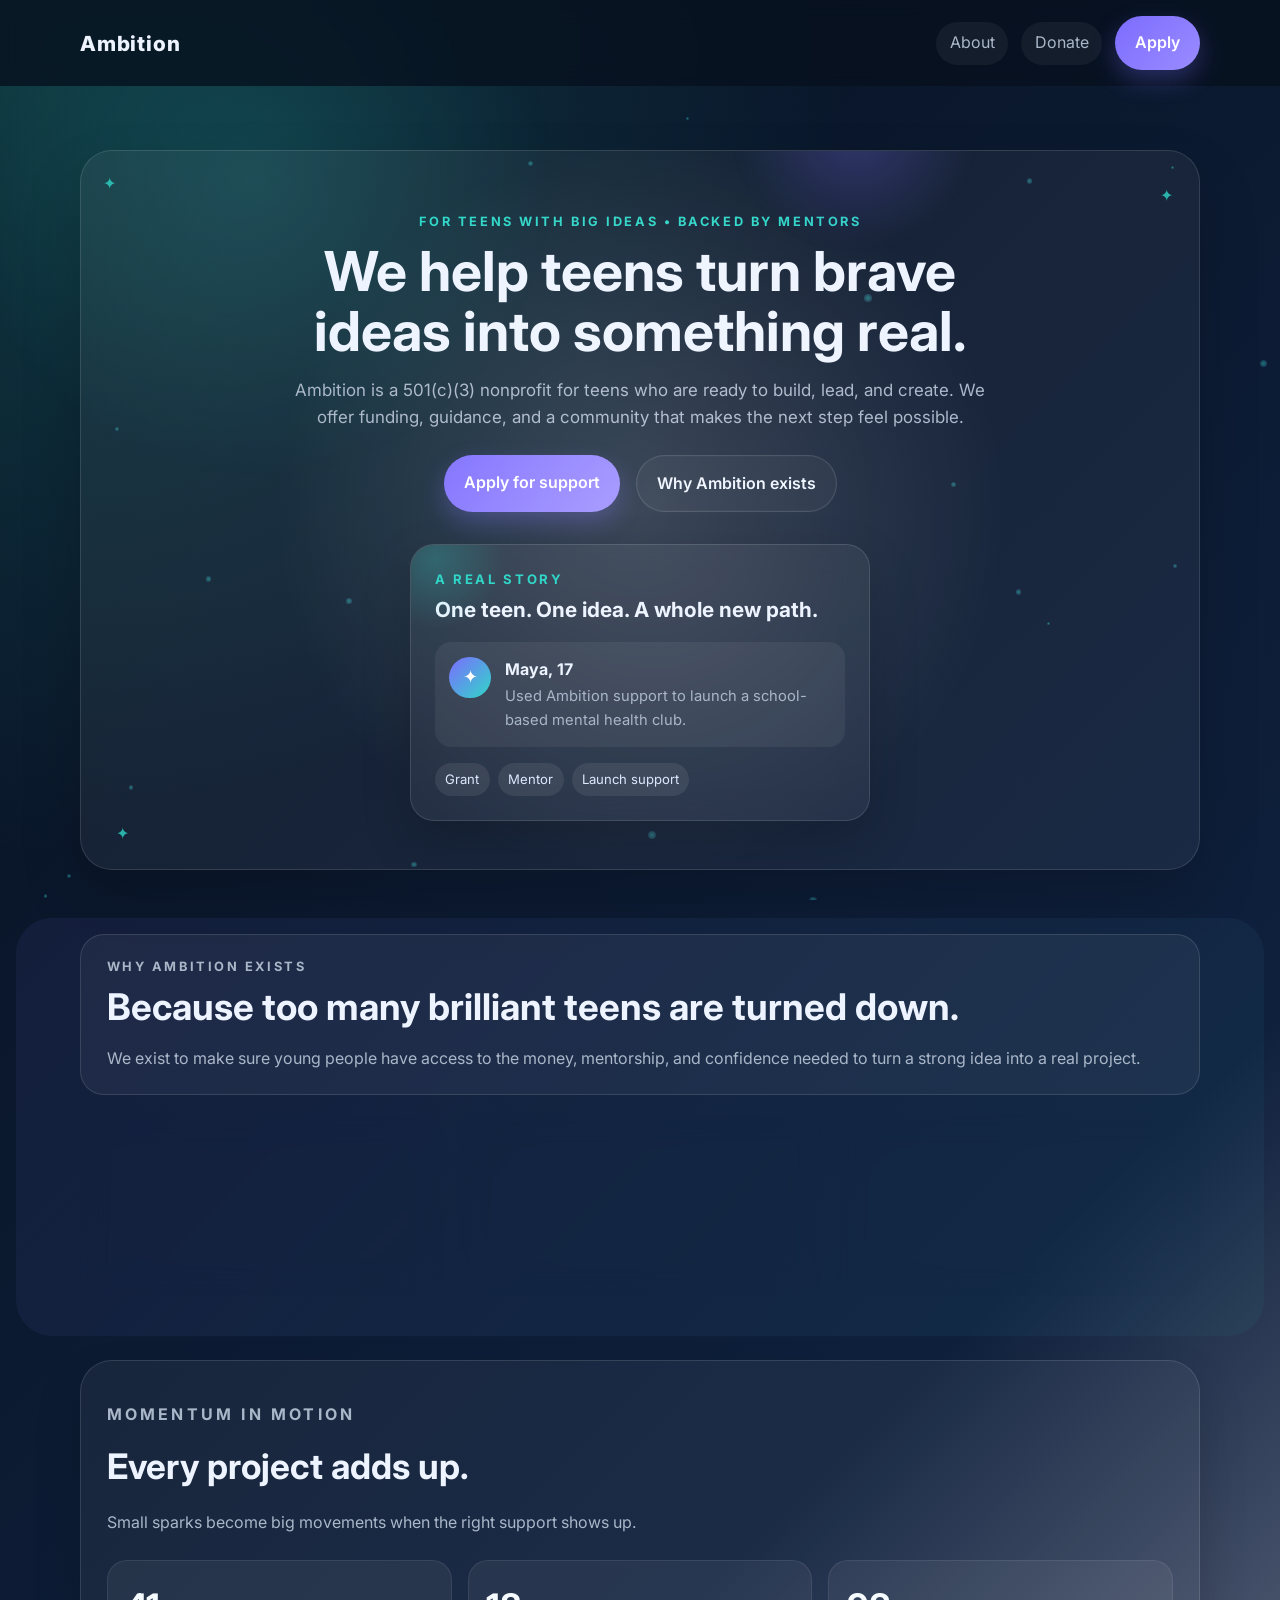
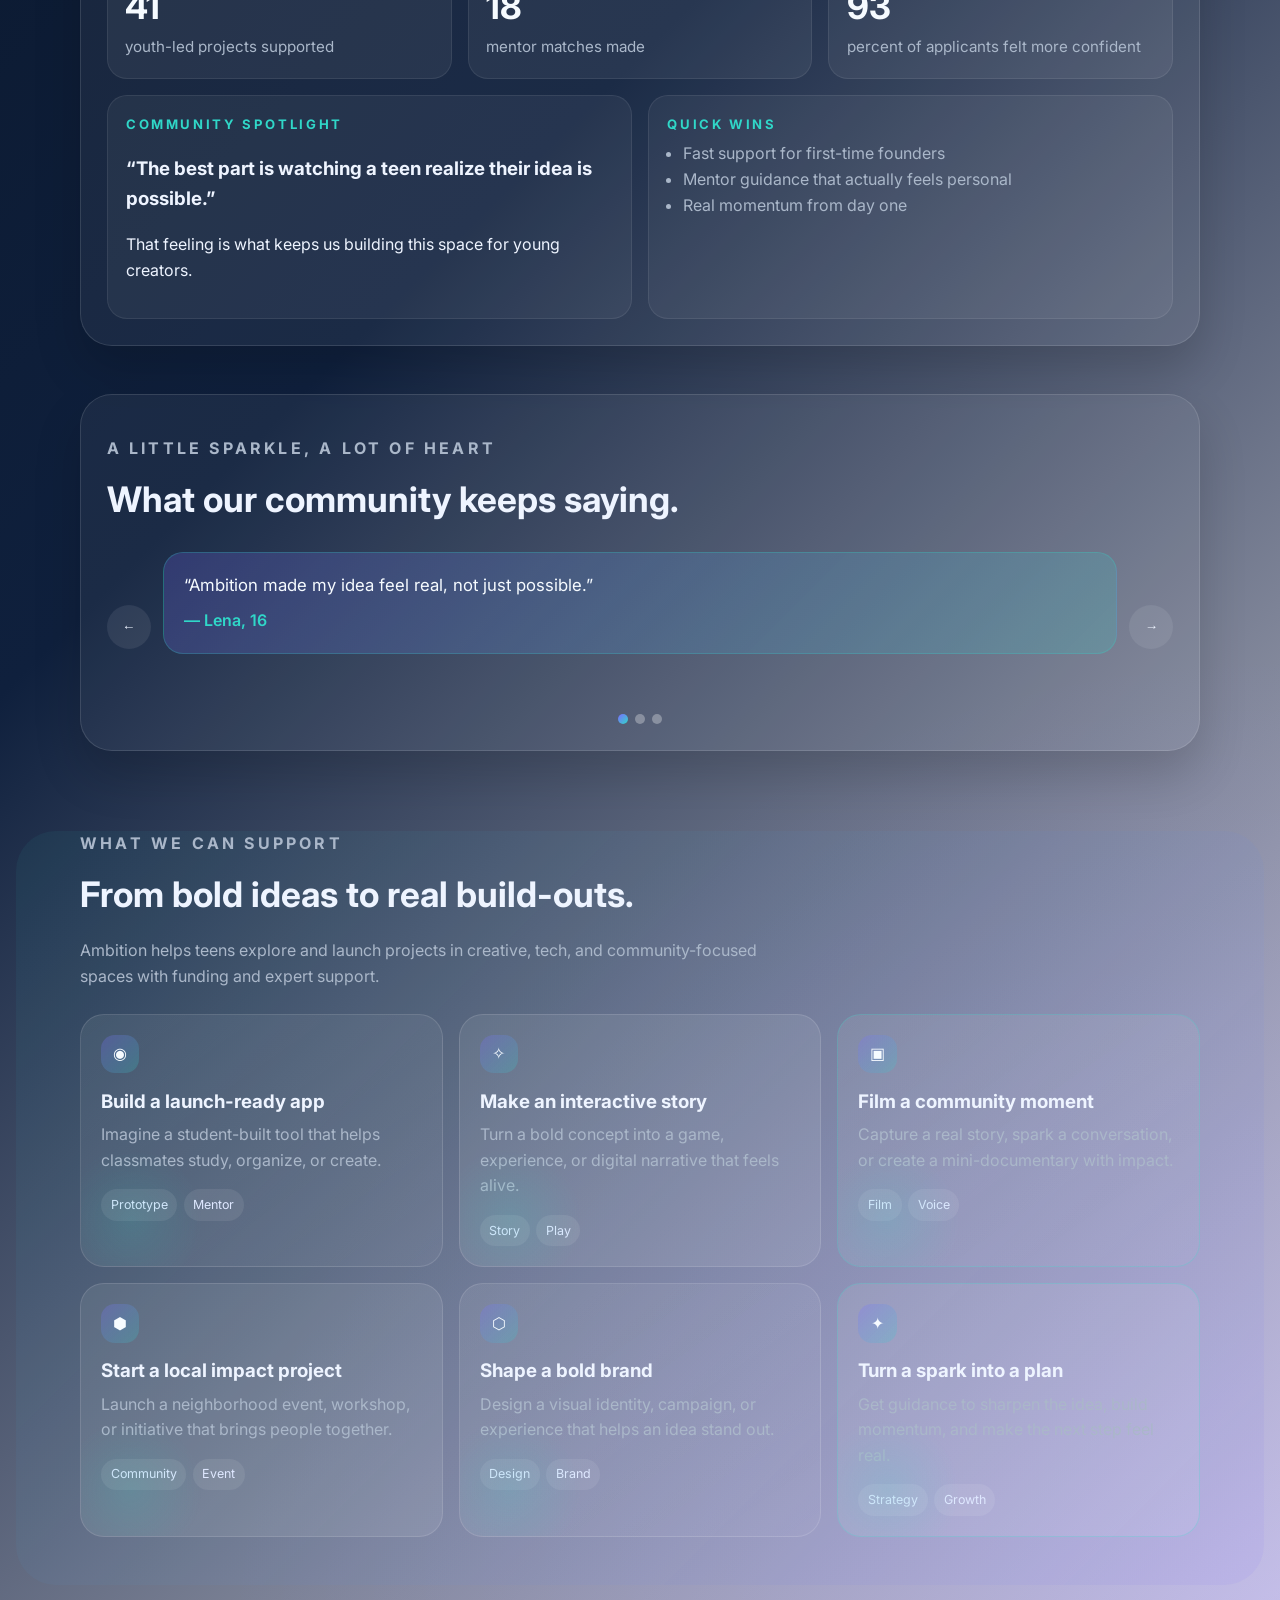
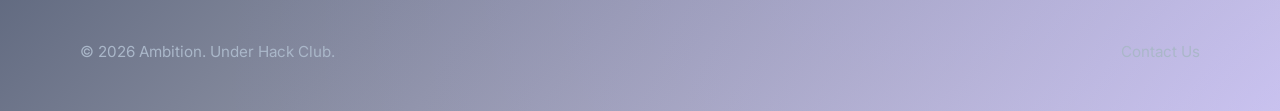
==== index.html @ 4bc0a078 "Add files via upload" ====
<!DOCTYPE html>
<html lang="en">
  <head>
    <meta charset="UTF-8" />
    <meta name="viewport" content="width=device-width, initial-scale=1.0" />
    <title>Ambition | Funding Dreams for Teens</title>
    <meta
      name="description"
      content="Ambition is a nonprofit helping teens turn bold ideas into real-world impact with funding and expert guidance."
    />
    <link rel="preconnect" href="https://fonts.googleapis.com" />
    <link rel="preconnect" href="https://fonts.gstatic.com" crossorigin />
    <link
      href="https://fonts.googleapis.com/css2?family=Inter:wght@400;500;600;700;800&display=swap"
      rel="stylesheet"
    />
    <link rel="stylesheet" href="styles.css" />
  </head>
  <body>
    <div class="scroll-progress" aria-hidden="true"></div>
    <div class="background-glow"></div>
    <div class="particle-layer" aria-hidden="true"></div>

    <header class="site-header">
      <div class="container nav-bar">
        <a href="#" class="brand">Ambition</a>
        <nav class="nav-links">
          <a href="#about" class="nav-pill">About</a>
          <a href="https://hcb.hackclub.com/donations/start/ambition" class="nav-pill">Donate</a>
          <a href="#apply" class="btn btn-primary">Apply</a>
        </nav>
      </div>
    </header>

    <main>
      <section class="hero" id="about">
        <div class="container hero-shell reveal">
          <div class="spotlight"></div>
          <span class="spark sparkle-one">✦</span>
          <span class="spark sparkle-two">✦</span>
          <span class="spark sparkle-three">✦</span>
          <p class="eyebrow">For teens with big ideas • backed by mentors</p>
          <h1>We help teens turn brave ideas into something real.</h1>
          <p class="hero-text">
            Ambition is a 501(c)(3) nonprofit for teens who are ready to build, lead, and create.
            We offer funding, guidance, and a community that makes the next step feel possible.
          </p>
          <div class="hero-actions">
            <a href="#apply" class="btn btn-primary">Apply for support</a>
            <a href="#why" class="btn btn-secondary">Why Ambition exists</a>
          </div>

          <div class="hero-card reveal">
            <div class="card-top">
              <p class="card-label">A real story</p>
              <h3>One teen. One idea. A whole new path.</h3>
            </div>
            <div class="story-row">
              <div class="avatar">✦</div>
              <div>
                <h4>Maya, 17</h4>
                <p>Used Ambition support to launch a school-based mental health club.</p>
              </div>
            </div>
            <div class="chip-row">
              <span>Grant</span>
              <span>Mentor</span>
              <span>Launch support</span>
            </div>
          </div>
        </div>
      </section>

      <section class="info-section reveal" id="why">
        <div class="container why-shell">
          <div class="why-intro">
            <p class="eyebrow">Why Ambition exists</p>
            <h2>Because too many brilliant teens are turned down.</h2>
            <p>
              We exist to make sure young people have access to the money, mentorship, and confidence
              needed to turn a strong idea into a real project.
            </p>
          </div>

          <div class="info-grid">
            <article class="info-card">
              <h3>We fund the first steps</h3>
              <p>Not just ideas — the real first move that makes a project possible.</p>
            </article>
            <article class="info-card">
              <h3>We connect the right people</h3>
              <p>Mentors, creators, and leaders who   actually know how to help.</p>
            </article>
            <article class="info-card" id="apply">
              <h3>We help it grow</h3>
              <p>From the first spark to the full launch, we stay in the corner with support.</p>
            </article>
          </div>
        </div>
      </section>

      <section class="impact-section reveal">
        <div class="container impact-shell">
          <div class="section-heading">
            <p class="eyebrow">Momentum in motion</p>
            <h2>Every project adds up.</h2>
            <p>Small sparks become big movements when the right support shows up.</p>
          </div>

          <div class="impact-stats">
            <article class="stat-card">
              <strong data-counter="42">0</strong>
              <span>youth-led projects supported</span>
            </article>
            <article class="stat-card">
              <strong data-counter="18">0</strong>
              <span>mentor matches made</span>
            </article>
            <article class="stat-card">
              <strong data-counter="96">0</strong>
              <span>percent of applicants felt more confident</span>
            </article>
          </div>

          <div class="showcase-row">
            <div class="showcase-card">
              <p class="card-label">Community spotlight</p>
              <h3>“The best part is watching a teen realize their idea is possible.”</h3>
              <p>That feeling is what keeps us building this space for young creators.</p>
            </div>
            <div class="showcase-card">
              <p class="card-label">Quick wins</p>
              <ul>
                <li>Fast support for first-time founders</li>
                <li>Mentor guidance that actually feels personal</li>
                <li>Real momentum from day one</li>
              </ul>
            </div>
          </div>
        </div>
      </section>

      <section class="showcase-section reveal">
        <div class="container showcase-shell">
          <div class="section-heading">
            <p class="eyebrow">A little sparkle, a lot of heart</p>
            <h2>What our community keeps saying.</h2>
          </div>

          <div class="testimonial-carousel">
            <button class="carousel-btn" data-direction="-1" aria-label="Previous testimonial">←</button>
            <div class="testimonial-track">
              <article class="testimonial-card active">
                <p>“Ambition made my idea feel real, not just possible.”</p>
                <span>— Lena, 16</span>
              </article>
              <article class="testimonial-card">
                <p>“The support felt energizing, practical, and genuinely encouraging.”</p>
                <span>— Jordan, 18</span>
              </article>
              <article class="testimonial-card">
                <p>“I went from stuck to building in a matter of weeks.”</p>
                <span>— Sofia, 17</span>
              </article>
            </div>
            <button class="carousel-btn" data-direction="1" aria-label="Next testimonial">→</button>
          </div>

          <div class="carousel-dots" aria-label="Testimonial navigation">
            <button class="carousel-dot active" data-index="0" aria-label="Show testimonial 1"></button>
            <button class="carousel-dot" data-index="1" aria-label="Show testimonial 2"></button>
            <button class="carousel-dot" data-index="2" aria-label="Show testimonial 3"></button>
          </div>
        </div>
      </section>

      <section class="opportunities-section reveal">
        <div class="container">
          <div class="section-heading">
            <p class="eyebrow">What we can support</p>
            <h2>From bold ideas to real build-outs.</h2>
            <p>
              Ambition helps teens explore and launch projects in creative, tech, and
              community-focused spaces with funding and expert support.
            </p>
          </div>

          <div class="opportunity-grid">
            <article class="opportunity-card" data-tilt>
              <div class="card-icon">◉</div>
              <h3>Build a launch-ready app</h3>
              <p>Imagine a student-built tool that helps classmates study, organize, or create.</p>
              <div class="card-tag-row"><span>Prototype</span><span>Mentor</span></div>
            </article>
            <article class="opportunity-card" data-tilt>
              <div class="card-icon">✧</div>
              <h3>Make an interactive story</h3>
              <p>Turn a bold concept into a game, experience, or digital narrative that feels alive.</p>
              <div class="card-tag-row"><span>Story</span><span>Play</span></div>
            </article>
            <article class="opportunity-card" data-tilt>
              <div class="card-icon">▣</div>
              <h3>Film a community moment</h3>
              <p>Capture a real story, spark a conversation, or create a mini-documentary with impact.</p>
              <div class="card-tag-row"><span>Film</span><span>Voice</span></div>
            </article>
            <article class="opportunity-card" data-tilt>
              <div class="card-icon">⬢</div>
              <h3>Start a local impact project</h3>
              <p>Launch a neighborhood event, workshop, or initiative that brings people together.</p>
              <div class="card-tag-row"><span>Community</span><span>Event</span></div>
            </article>
            <article class="opportunity-card" data-tilt>
              <div class="card-icon">⬡</div>
              <h3>Shape a bold brand</h3>
              <p>Design a visual identity, campaign, or experience that helps an idea stand out.</p>
              <div class="card-tag-row"><span>Design</span><span>Brand</span></div>
            </article>
            <article class="opportunity-card" data-tilt>
              <div class="card-icon">✦</div>
              <h3>Turn a spark into a plan</h3>
              <p>Get guidance to sharpen the idea, build momentum, and make the next step feel real.</p>
              <div class="card-tag-row"><span>Strategy</span><span>Growth</span></div>
            </article>
          </div>
        </div>
      </section>
    </main>

    <footer class="site-footer">
      <div class="container footer-row">
        <p>© 2026 Ambition. Under Hack Club.</p>
        <a href="#">Contact Us</a>
      </div>
    </footer>

    <button class="back-to-top" type="button" aria-label="Back to top">↑</button>

    <script src="script.js"></script>
  </body>
</html>
---- styles.css ----
:root {
  --bg: #07111f;
  --surface: #101c31;
  --surface-soft: #17253f;
  --text: #eef4ff;
  --muted: #aab7c9;
  --primary: #7c6cff;
  --accent: #30d7c8;
  --border: rgba(255, 255, 255, 0.12);
  --scroll-tint: 0;
}

html {
  scroll-behavior: smooth;
  scroll-padding-top: 90px;
}

* {
  box-sizing: border-box;
}

body {
  margin: 0;
  font-family: "Inter", sans-serif;
  color: var(--text);
  position: relative;
  background:
    radial-gradient(circle at top left, rgba(48, 215, 200, 0.22), transparent 24%),
    radial-gradient(circle at bottom right, rgba(124, 108, 255, 0.25), transparent 30%),
    linear-gradient(135deg, rgba(7, 17, 31, 1) 0%, rgba(15, 32, 61, 1) 50%, rgba(78, 53, 123, calc(0.16 + var(--scroll-tint) * 0.3)) 100%);
  line-height: 1.6;
  overflow-x: hidden;
  transition: background 0.3s ease;
}

a {
  color: inherit;
  text-decoration: none;
}

.container {
  width: min(1120px, calc(100% - 2rem));
  margin: 0 auto;
}

.scroll-progress {
  position: fixed;
  top: 0;
  left: 0;
  height: 3px;
  width: 0;
  background: linear-gradient(90deg, var(--primary), var(--accent));
  z-index: 30;
  box-shadow: 0 0 16px rgba(48, 215, 200, 0.35);
}

.particle-layer {
  position: fixed;
  inset: 0;
  overflow: hidden;
  pointer-events: none;
  z-index: 0;
}

.particle {
  position: absolute;
  width: var(--size, 8px);
  height: var(--size, 8px);
  border-radius: 50%;
  background: radial-gradient(circle, rgba(48, 215, 200, 0.85), rgba(124, 108, 255, 0.16));
  animation: driftParticle 8s ease-in-out infinite;
  opacity: 0.55;
}

main,
header,
footer {
  position: relative;
  z-index: 2;
}

.site-header {
  padding: 1rem 0;
  position: sticky;
  top: 0;
  backdrop-filter: blur(10px);
  background: rgba(7, 17, 31, 0.8);
  z-index: 10;
}

.nav-bar {
  display: flex;
  justify-content: space-between;
  align-items: center;
}

.brand {
  font-size: 1.3rem;
  font-weight: 800;
  letter-spacing: 0.04em;
}

.nav-links {
  display: flex;
  align-items: center;
  gap: 0.8rem;
  color: var(--muted);
}

.nav-pill {
  padding: 0.55rem 0.85rem;
  border-radius: 999px;
  background: rgba(255,255,255,0.05);
}

.hero {
  padding: 4rem 0 3rem;
  position: relative;
}

.background-glow {
  position: fixed;
  inset: 0;
  pointer-events: none;
  background: radial-gradient(circle at 20% 20%, rgba(48,215,200,0.13), transparent 24%);
  animation: driftGlow 10s ease-in-out infinite alternate;
}

.hero-shell {
  position: relative;
  text-align: center;
  padding: 3rem 2rem;
  border-radius: 32px;
  border: 1px solid rgba(255,255,255,0.12);
  background: rgba(255,255,255,0.05);
  box-shadow: 0 30px 60px rgba(0,0,0,0.18);
  overflow: hidden;
  transform: perspective(1000px) rotateX(var(--rotateX, 0deg)) rotateY(var(--rotateY, 0deg));
  transition: transform 0.2s ease, box-shadow 0.2s ease;
}

.hero-shell:hover {
  transform: perspective(1000px) rotateX(var(--rotateX, 0deg)) rotateY(var(--rotateY, 0deg)) translateY(-4px);
  box-shadow: 0 26px 50px rgba(0, 0, 0, 0.25);
}

.hero-shell::after {
  content: "";
  position: absolute;
  inset: 0;
  background: radial-gradient(circle at var(--glowX, 50%) var(--glowY, 50%), rgba(255, 255, 255, 0.16), transparent 55%);
  pointer-events: none;
}

.hero-shell::before {
  content: "";
  position: absolute;
  inset: auto -10% -35% auto;
  width: 220px;
  height: 220px;
  background: radial-gradient(circle, rgba(124, 108, 255, 0.18), transparent 70%);
  pointer-events: none;
}

.spark {
  position: absolute;
  color: var(--accent);
  font-size: 1rem;
  opacity: 0.8;
  animation: floatSpark 4s ease-in-out infinite;
  pointer-events: none;
}

.sparkle-one {
  top: 1.2rem;
  left: 1.4rem;
  animation-delay: 0s;
}

.sparkle-two {
  top: 2rem;
  right: 1.6rem;
  animation-delay: 1s;
}

.sparkle-three {
  bottom: 1.4rem;
  left: 2.2rem;
  animation-delay: 2s;
}

.spotlight {
  position: absolute;
  inset: -20% 20% auto auto;
  width: 240px;
  height: 240px;
  background: radial-gradient(circle, rgba(124,108,255,0.28), transparent 70%);
  filter: blur(8px);
  animation: pulse 6s ease-in-out infinite;
}

.eyebrow {
  text-transform: uppercase;
  letter-spacing: 0.2em;
  font-size: 0.8rem;
  font-weight: 700;
  color: var(--accent);
  margin-bottom: 0.6rem;
}

.hero h1 {
  font-size: clamp(2.2rem, 4.3vw, 3.8rem);
  line-height: 1.08;
  margin: 0 auto 1rem;
  max-width: 760px;
}

.hero-text,
.section-heading p,
.cta-box p,
.info-card p,
.step p,
.split-layout p {
  color: var(--muted);
  font-size: 1rem;
}

.hero-text {
  max-width: 690px;
  margin: 0 auto;
  font-size: 1.06rem;
}

.hero-actions {
  display: flex;
  justify-content: center;
  flex-wrap: wrap;
  gap: 1rem;
  margin-top: 1.5rem;
}

.btn {
  display: inline-block;
  padding: 0.9rem 1.25rem;
  border-radius: 999px;
  font-weight: 600;
  transition: transform 0.2s ease, box-shadow 0.2s ease;
  position: relative;
  overflow: hidden;
}

.btn:hover {
  transform: translateY(-2px) scale(1.01);
}

.btn-ripple {
  position: absolute;
  width: 12px;
  height: 12px;
  border-radius: 50%;
  background: rgba(255, 255, 255, 0.35);
  transform: translate(-50%, -50%) scale(0);
  animation: ripple 0.6s ease-out forwards;
  pointer-events: none;
}

.btn-primary {
  background: linear-gradient(135deg, var(--primary), #9a8cff);
  color: white;
  box-shadow: 0 10px 24px rgba(124, 108, 255, 0.3);
}

.btn-secondary {
  border: 1px solid var(--border);
  background: rgba(255, 255, 255, 0.04);
  box-shadow: inset 0 0 0 1px rgba(255,255,255,0.02);
}

.hero-card,
.info-card,
.cta-box {
  background: rgba(255, 255, 255, 0.06);
  border: 1px solid var(--border);
  border-radius: 24px;
  box-shadow: 0 20px 50px rgba(0, 0, 0, 0.18);
  backdrop-filter: blur(14px);
}

.info-card:nth-child(2) {
  border-color: rgba(48, 215, 200, 0.28);
}

.info-card:nth-child(3) {
  border-color: rgba(124, 108, 255, 0.28);
}

.opportunity-card:nth-child(2n) {
  background: rgba(255, 255, 255, 0.08);
}

.opportunity-card:nth-child(3n) {
  border-color: rgba(48, 215, 200, 0.24);
}

.hero-visual {
  position: relative;
  min-height: 360px;
  display: grid;
  place-items: center;
}

.orbit {
  position: absolute;
  border-radius: 50%;
  border: 1px solid rgba(255, 255, 255, 0.18);
  animation: spin 10s linear infinite;
}

.orbit-one {
  width: 280px;
  height: 280px;
  border-color: rgba(124, 108, 255, 0.35);
}

.orbit-two {
  width: 340px;
  height: 340px;
  border-color: rgba(48, 215, 200, 0.28);
  animation-direction: reverse;
  animation-duration: 14s;
}

.hero-card {
  position: relative;
  z-index: 2;
  padding: 1.5rem;
  width: min(100%, 460px);
  margin: 2rem auto 0;
  text-align: left;
  overflow: hidden;
}

.hero-card::before {
  content: "";
  position: absolute;
  inset: -20% auto auto -10%;
  width: 140px;
  height: 140px;
  background: radial-gradient(circle, rgba(48, 215, 200, 0.24), transparent 70%);
  pointer-events: none;
}

.story-row {
  display: flex;
  gap: 0.9rem;
  align-items: flex-start;
  margin: 1rem 0;
  padding: 0.9rem;
  border-radius: 16px;
  background: rgba(255, 255, 255, 0.06);
}

.avatar {
  width: 2.6rem;
  height: 2.6rem;
  display: grid;
  place-items: center;
  border-radius: 50%;
  background: linear-gradient(135deg, var(--primary), var(--accent));
  color: white;
  font-size: 1.1rem;
  flex-shrink: 0;
}

.story-row h4 {
  margin: 0 0 0.2rem;
  font-size: 1rem;
}

.story-row p {
  margin: 0;
  color: var(--muted);
  font-size: 0.92rem;
}

.chip-row {
  display: flex;
  flex-wrap: wrap;
  gap: 0.5rem;
  margin: 0.8rem 0 0;
}

.chip-row span {
  padding: 0.38rem 0.65rem;
  border-radius: 999px;
  background: rgba(255, 255, 255, 0.08);
  color: #dfe8ff;
  font-size: 0.82rem;
}

.hero-card blockquote {
  margin: 0;
  padding-left: 0.8rem;
  border-left: 2px solid rgba(48, 215, 200, 0.45);
  color: #e8f4ff;
  font-style: italic;
}

.card-top h3 {
  margin: 0.2rem 0 1rem;
  font-size: 1.3rem;
}

.card-label {
  margin: 0;
  color: var(--accent);
  font-size: 0.82rem;
  font-weight: 700;
  text-transform: uppercase;
  letter-spacing: 0.2em;
}

.hero-card ul {
  padding-left: 1.1rem;
  color: #e1e8f5;
}

.mini-stats {
  display: grid;
  grid-template-columns: 1fr 1fr;
  gap: 0.8rem;
  margin-top: 1rem;
}

.mini-stats div {
  padding: 0.8rem;
  border-radius: 16px;
  background: rgba(255, 255, 255, 0.06);
}

.mini-stats strong {
  display: block;
  font-size: 1.1rem;
}

.info-section {
  padding: 1rem 0 4rem;
  position: relative;
}

.why-shell {
  display: grid;
  gap: 1.2rem;
}

.why-intro {
  padding: 1.4rem 1.6rem;
  border-radius: 24px;
  background: rgba(255, 255, 255, 0.05);
  border: 1px solid rgba(255, 255, 255, 0.12);
}

.why-intro h2 {
  margin: 0 0 0.6rem;
  font-size: clamp(1.7rem, 3vw, 2.3rem);
}

.why-intro p {
  margin: 0;
  color: var(--muted);
}

.info-section::before {
  content: "";
  position: absolute;
  inset: 0 0 1.5rem;
  border-radius: 36px;
  background: linear-gradient(135deg, rgba(124, 108, 255, 0.08), rgba(48, 215, 200, 0.05));
  z-index: -1;
  margin: 0 1rem;
}

.info-grid {
  display: grid;
  grid-template-columns: repeat(3, 1fr);
  gap: 1rem;
}

.info-card {
  padding: 1.4rem;
  transition: transform 0.2s ease, border-color 0.2s ease;
}

.info-card:hover {
  transform: translateY(-4px);
  border-color: rgba(48, 215, 200, 0.45);
}

.impact-section {
  padding: 0 0 3rem;
  position: relative;
}

.impact-shell,
.showcase-shell {
  padding: 1.6rem;
  border-radius: 32px;
  border: 1px solid var(--border);
  background: rgba(255, 255, 255, 0.05);
  box-shadow: 0 24px 48px rgba(0, 0, 0, 0.16);
}

.impact-stats {
  display: grid;
  grid-template-columns: repeat(3, minmax(0, 1fr));
  gap: 1rem;
  margin-top: 1.2rem;
}

.stat-card {
  padding: 1.1rem;
  border-radius: 20px;
  background: rgba(255, 255, 255, 0.06);
  border: 1px solid rgba(255, 255, 255, 0.08);
}

.stat-card strong {
  display: block;
  font-size: clamp(1.6rem, 3vw, 2.2rem);
  color: #f6fbff;
}

.stat-card span {
  color: var(--muted);
  font-size: 0.95rem;
}

.showcase-row {
  display: grid;
  grid-template-columns: repeat(2, minmax(0, 1fr));
  gap: 1rem;
  margin-top: 1rem;
}

.showcase-card {
  padding: 1.15rem;
  border-radius: 20px;
  background: rgba(255, 255, 255, 0.05);
  border: 1px solid rgba(255, 255, 255, 0.08);
}

.showcase-card ul {
  margin: 0.4rem 0 0;
  padding-left: 1rem;
  color: var(--muted);
}

.showcase-section {
  padding: 0 0 4rem;
}

.testimonial-carousel {
  display: grid;
  grid-template-columns: auto 1fr auto;
  gap: 0.8rem;
  align-items: center;
  margin-top: 1rem;
}

.testimonial-track {
  position: relative;
  min-height: 150px;
}

.testimonial-card {
  display: none;
  padding: 1.2rem;
  border-radius: 20px;
  background: linear-gradient(135deg, rgba(124, 108, 255, 0.22), rgba(48, 215, 200, 0.18));
  border: 1px solid rgba(48, 215, 200, 0.24);
}

.testimonial-card.active {
  display: block;
}

.testimonial-card p {
  margin: 0 0 0.6rem;
  color: #f6fbff;
  font-size: 1.05rem;
}

.testimonial-card span {
  color: var(--accent);
  font-weight: 600;
}

.carousel-btn {
  border: 0;
  width: 44px;
  height: 44px;
  border-radius: 50%;
  background: rgba(255, 255, 255, 0.08);
  color: var(--text);
  cursor: pointer;
}

.carousel-dots {
  display: flex;
  justify-content: center;
  gap: 0.45rem;
  margin-top: 0.8rem;
}

.carousel-dot {
  width: 10px;
  height: 10px;
  border: 0;
  border-radius: 50%;
  background: rgba(255, 255, 255, 0.3);
  cursor: pointer;
  padding: 0;
}

.carousel-dot.active {
  background: linear-gradient(135deg, var(--primary), var(--accent));
}

.back-to-top {
  position: fixed;
  right: 1.2rem;
  bottom: 1.2rem;
  width: 48px;
  height: 48px;
  border: 0;
  border-radius: 50%;
  background: linear-gradient(135deg, var(--primary), var(--accent));
  color: white;
  font-size: 1.15rem;
  box-shadow: 0 16px 30px rgba(0, 0, 0, 0.24);
  cursor: pointer;
  opacity: 0;
  pointer-events: none;
  transform: translateY(10px);
  transition: opacity 0.25s ease, transform 0.25s ease;
  z-index: 20;
}

.back-to-top.show {
  opacity: 1;
  pointer-events: auto;
  transform: translateY(0);
}

.opportunities-section {
  padding: 0 0 4rem;
  position: relative;
}

.opportunities-section::before {
  content: "";
  position: absolute;
  inset: 0 0 1rem;
  border-radius: 40px;
  background: linear-gradient(135deg, rgba(48, 215, 200, 0.06), rgba(124, 108, 255, 0.08));
  z-index: -1;
  margin: 0 1rem;
}

.section-heading {
  max-width: 720px;
  margin-bottom: 1.5rem;
}

.section-heading h2 {
  margin: 0 0 0.7rem;
  font-size: clamp(1.6rem, 3vw, 2.2rem);
}

.opportunity-grid {
  display: grid;
  grid-template-columns: repeat(3, minmax(0, 1fr));
  gap: 1rem;
}

.opportunity-card {
  padding: 1.25rem;
  border-radius: 24px;
  background: linear-gradient(145deg, rgba(255, 255, 255, 0.08), rgba(255, 255, 255, 0.04));
  border: 1px solid var(--border);
  transition: transform 0.2s ease, border-color 0.2s ease, box-shadow 0.2s ease;
  position: relative;
  overflow: hidden;
  min-height: 180px;
  transform-style: preserve-3d;
}

.opportunity-card::before {
  content: "";
  position: absolute;
  inset: auto auto -24px -20px;
  width: 140px;
  height: 140px;
  background: radial-gradient(circle, rgba(48, 215, 200, 0.14), transparent 72%);
  pointer-events: none;
}

.opportunity-card:hover {
  transform: translateY(-6px) scale(1.01);
  border-color: rgba(48, 215, 200, 0.45);
  box-shadow: 0 20px 44px rgba(0, 0, 0, 0.22);
}

.card-icon {
  width: 2.4rem;
  height: 2.4rem;
  display: grid;
  place-items: center;
  border-radius: 14px;
  background: linear-gradient(135deg, rgba(124, 108, 255, 0.28), rgba(48, 215, 200, 0.22));
  color: #f6fbff;
  font-size: 1rem;
  margin-bottom: 0.85rem;
}

.card-tag-row {
  display: flex;
  flex-wrap: wrap;
  gap: 0.4rem;
  margin-top: 1rem;
}

.card-tag-row span {
  padding: 0.35rem 0.6rem;
  border-radius: 999px;
  background: rgba(255,255,255,0.08);
  color: #dfe8ff;
  font-size: 0.78rem;
}

.opportunity-card h3 {
  margin-top: 0;
  margin-bottom: 0.35rem;
}

.opportunity-card p {
  margin: 0;
  color: var(--muted);
}

.donate-hero {
  padding-bottom: 2rem;
}

.donate-card {
  border-color: rgba(124, 108, 255, 0.28);
}

.donate-grid {
  gap: 1.2rem;
}

.donate-panel {
  display: flex;
  flex-direction: column;
  gap: 0.8rem;
  align-items: flex-start;
}

.donate-panel .btn {
  margin-top: 0.4rem;
}

.site-footer {
  padding: 1.5rem 0 2rem;
  color: var(--muted);
}

.footer-row {
  display: flex;
  justify-content: space-between;
  align-items: center;
  gap: 1rem;
  font-size: 0.95rem;
}


@keyframes pulse {
  0%,
  100% {
    transform: scale(1);
    opacity: 0.8;
  }
  50% {
    transform: scale(1.05);
    opacity: 1;
  }
}

@keyframes driftGlow {
  0% {
    transform: translate3d(-1%, -2%, 0);
  }
  100% {
    transform: translate3d(2%, 2%, 0);
  }
}

@keyframes floatSpark {
  0%,
  100% {
    transform: translateY(0) scale(1);
    opacity: 0.7;
  }
  50% {
    transform: translateY(-8px) scale(1.1);
    opacity: 1;
  }
}

@keyframes ripple {
  from {
    transform: translate(-50%, -50%) scale(0);
    opacity: 0.6;
  }
  to {
    transform: translate(-50%, -50%) scale(18);
    opacity: 0;
  }
}

@keyframes driftParticle {
  0%,
  100% {
    transform: translate3d(0, 0, 0) scale(1);
    opacity: 0.2;
  }
  50% {
    transform: translate3d(var(--drift, -30px), -30px, 0) scale(1.2);
    opacity: 0.75;
  }
}

.reveal {
  opacity: 0;
  transform: translateY(16px);
  transition: opacity 0.7s ease, transform 0.7s ease;
}

.reveal.visible {
  opacity: 1;
  transform: translateY(0);
}

@media (max-width: 860px) {
  .info-grid,
  .opportunity-grid,
  .impact-stats,
  .showcase-row {
    grid-template-columns: 1fr;
  }
}

@media (max-width: 560px) {
  .nav-links {
    display: none;
  }

  .hero {
    padding-top: 2rem;
  }

  .hero-shell {
    padding: 2rem 1rem;
  }

  .hero-actions {
    flex-direction: column;
  }

  .btn {
    width: 100%;
    text-align: center;
  }

  .footer-row {
    flex-direction: column;
    align-items: flex-start;
  }
}
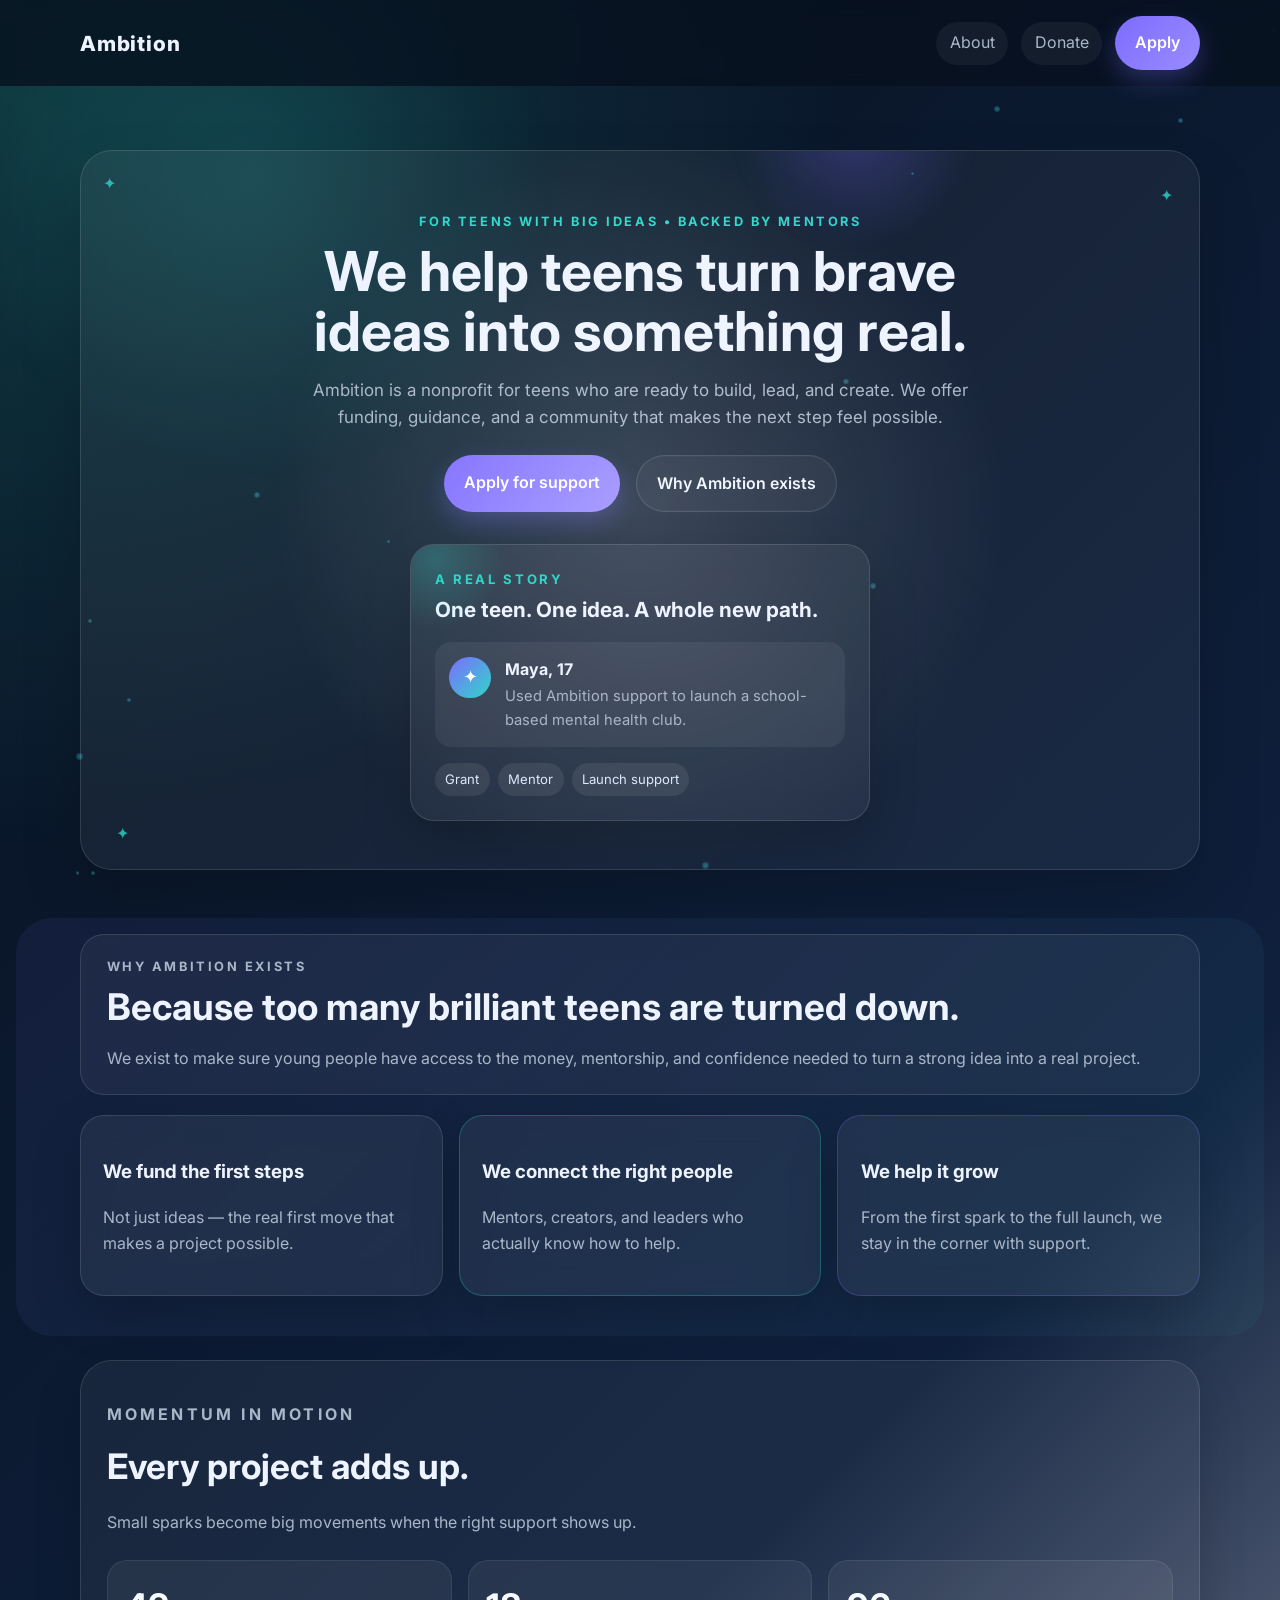
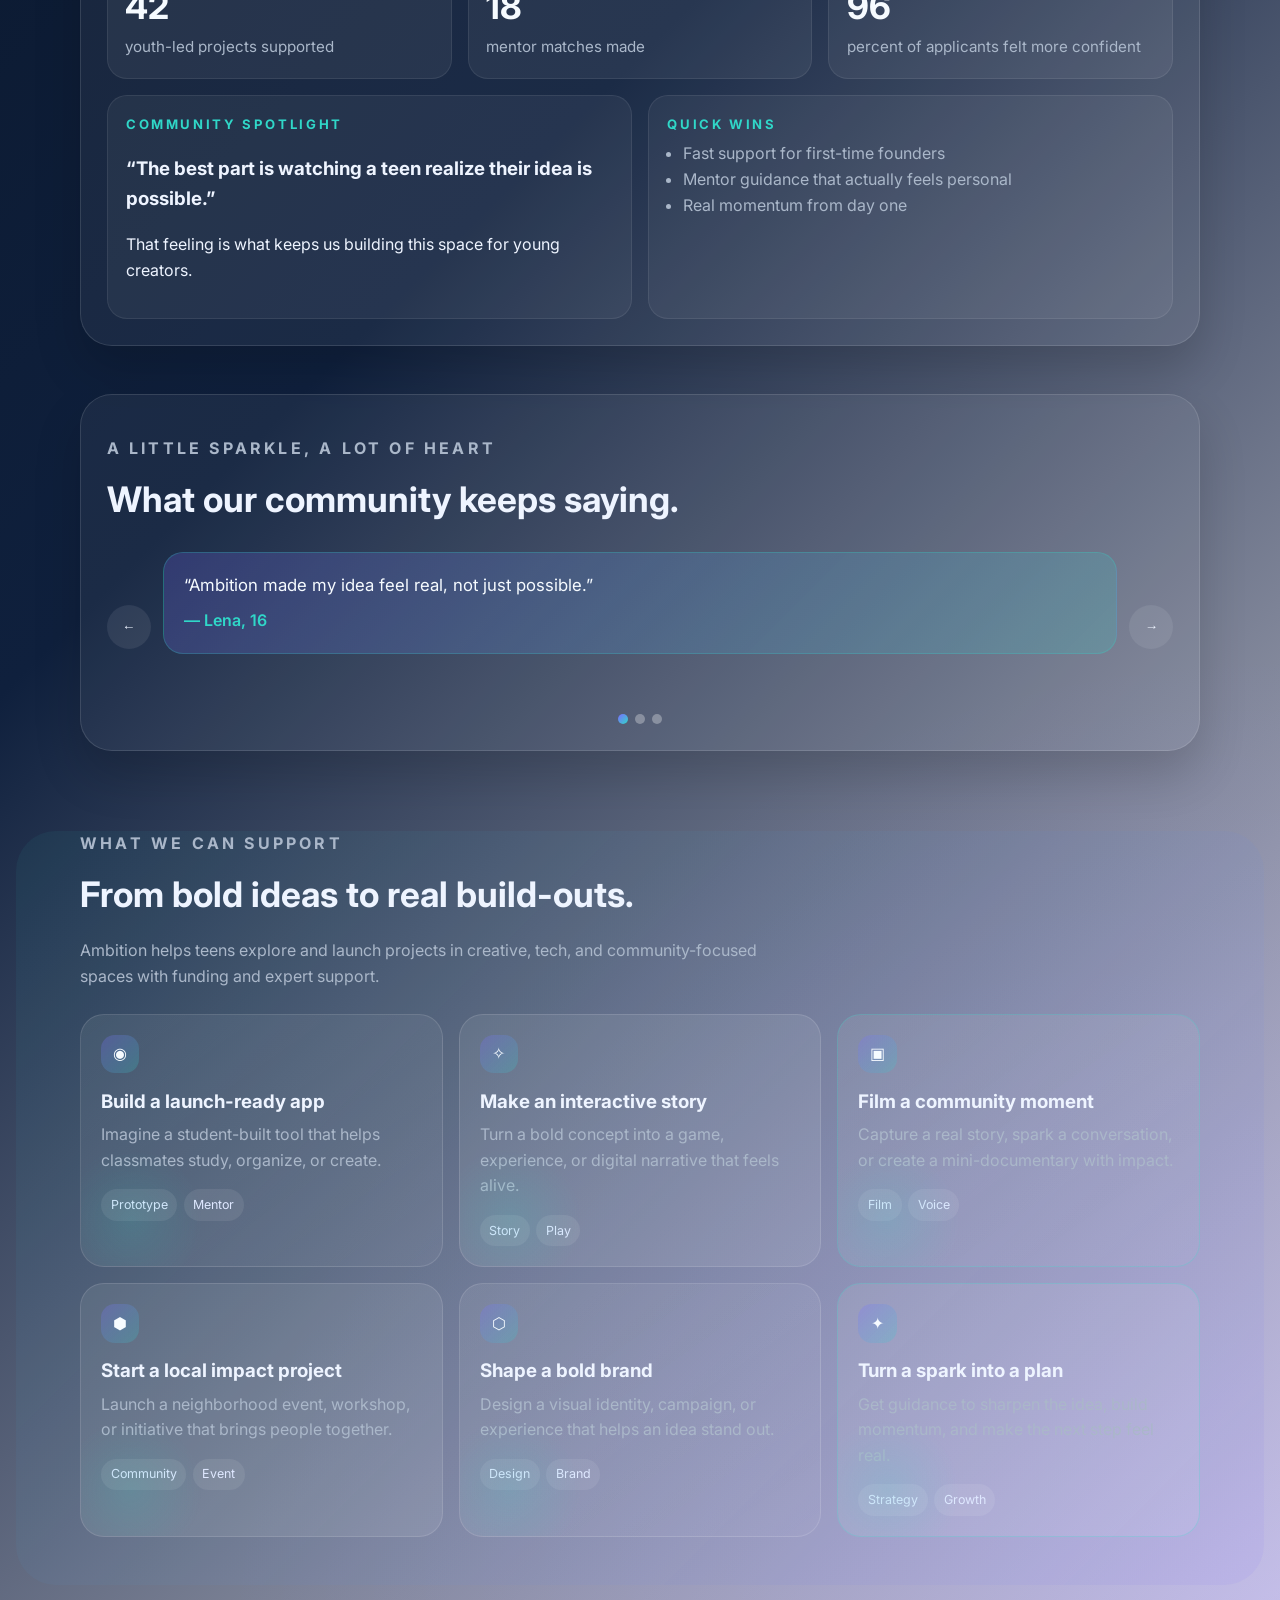
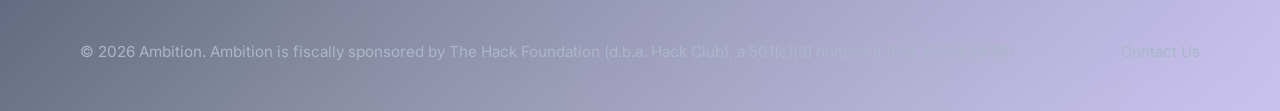
==== commit fe4315bd: "Fix HTML formatting and structure" ====
--- a/index.html
+++ b/index.html
@@ -42,7 +42,7 @@
           <p class="eyebrow">For teens with big ideas • backed by mentors</p>
           <h1>We help teens turn brave ideas into something real.</h1>
           <p class="hero-text">
-            Ambition is a 501(c)(3) nonprofit for teens who are ready to build, lead, and create.
+            Ambition is a nonprofit for teens who are ready to build, lead, and create.
             We offer funding, guidance, and a community that makes the next step feel possible.
           </p>
           <div class="hero-actions">
@@ -229,7 +229,8 @@
 
     <footer class="site-footer">
       <div class="container footer-row">
-        <p>© 2026 Ambition. Under Hack Club.</p>
+        <p>© 2026 Ambition. Ambition is fiscally sponsored by The Hack Foundation (d.b.a. Hack Club), a 501(c)(3) nonprofit (EIN: 81-2908499).
+.</p>
         <a href="#">Contact Us</a>
       </div>
     </footer>
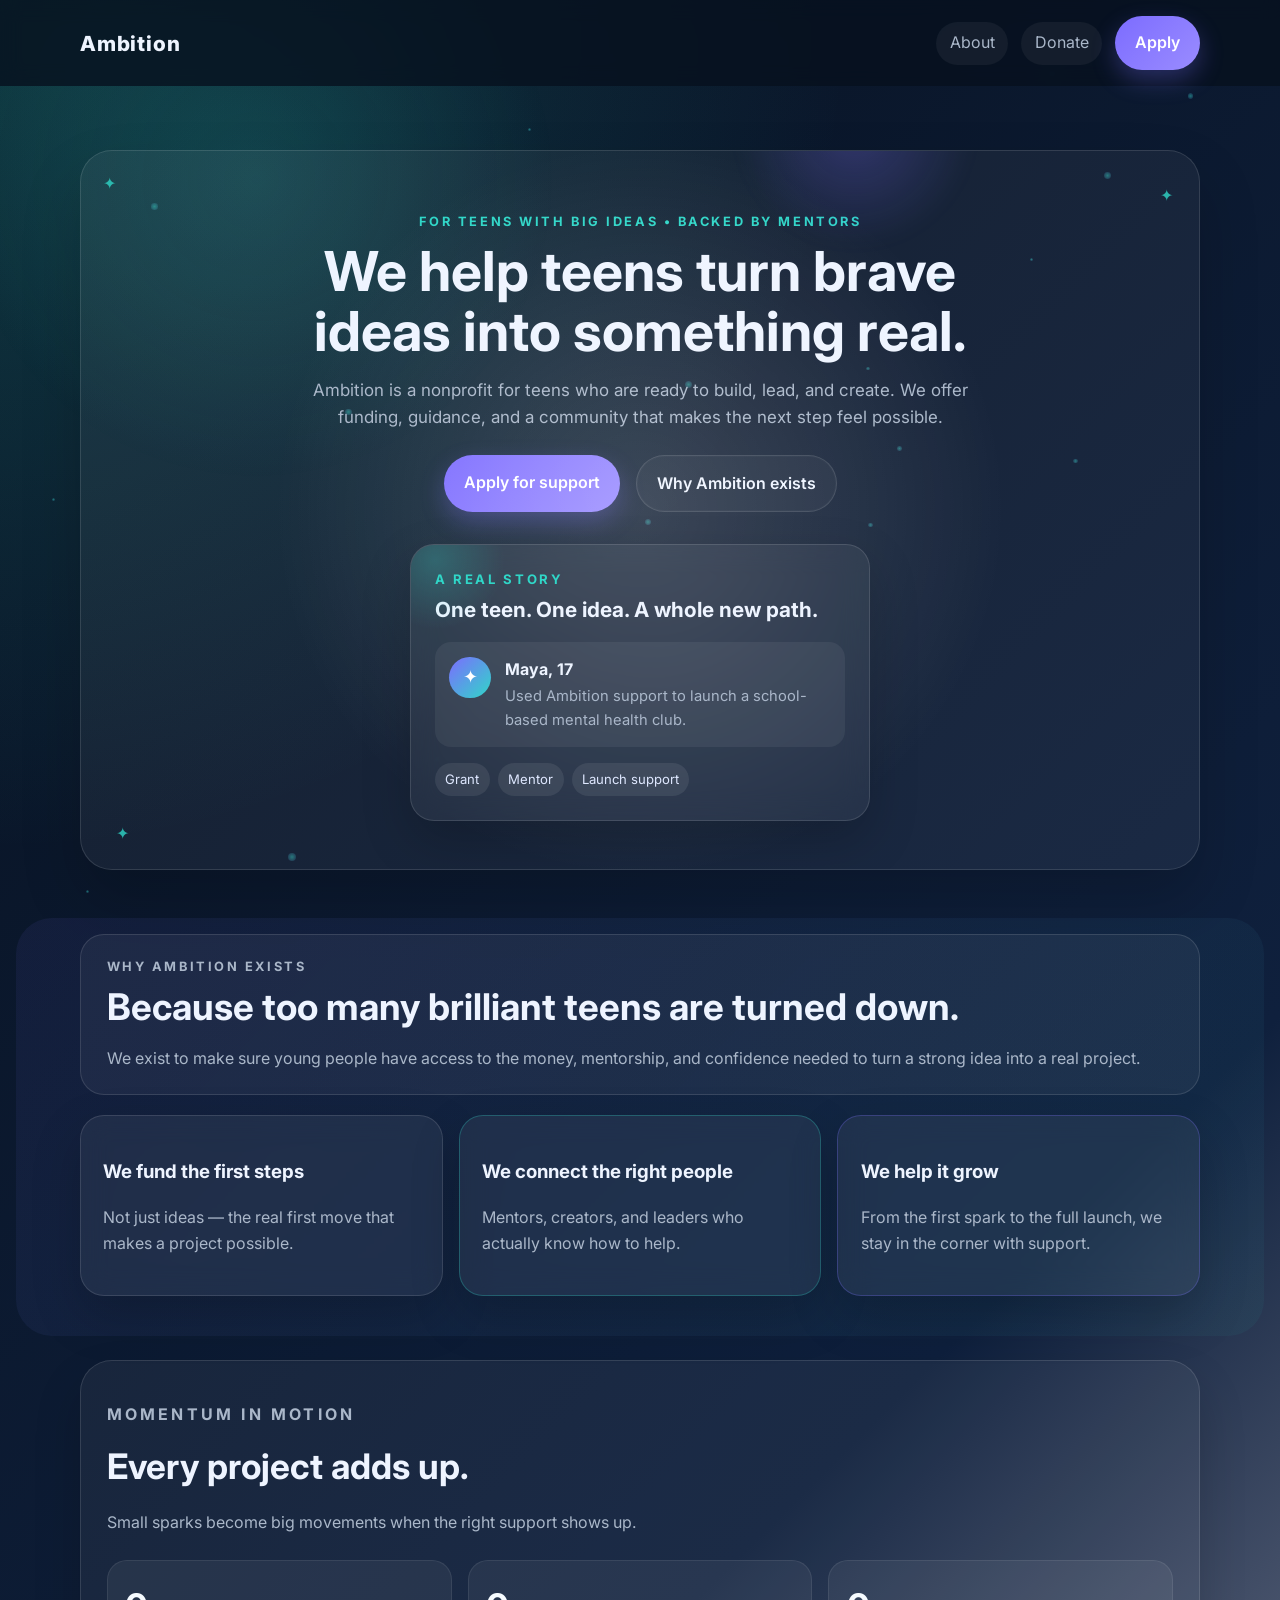
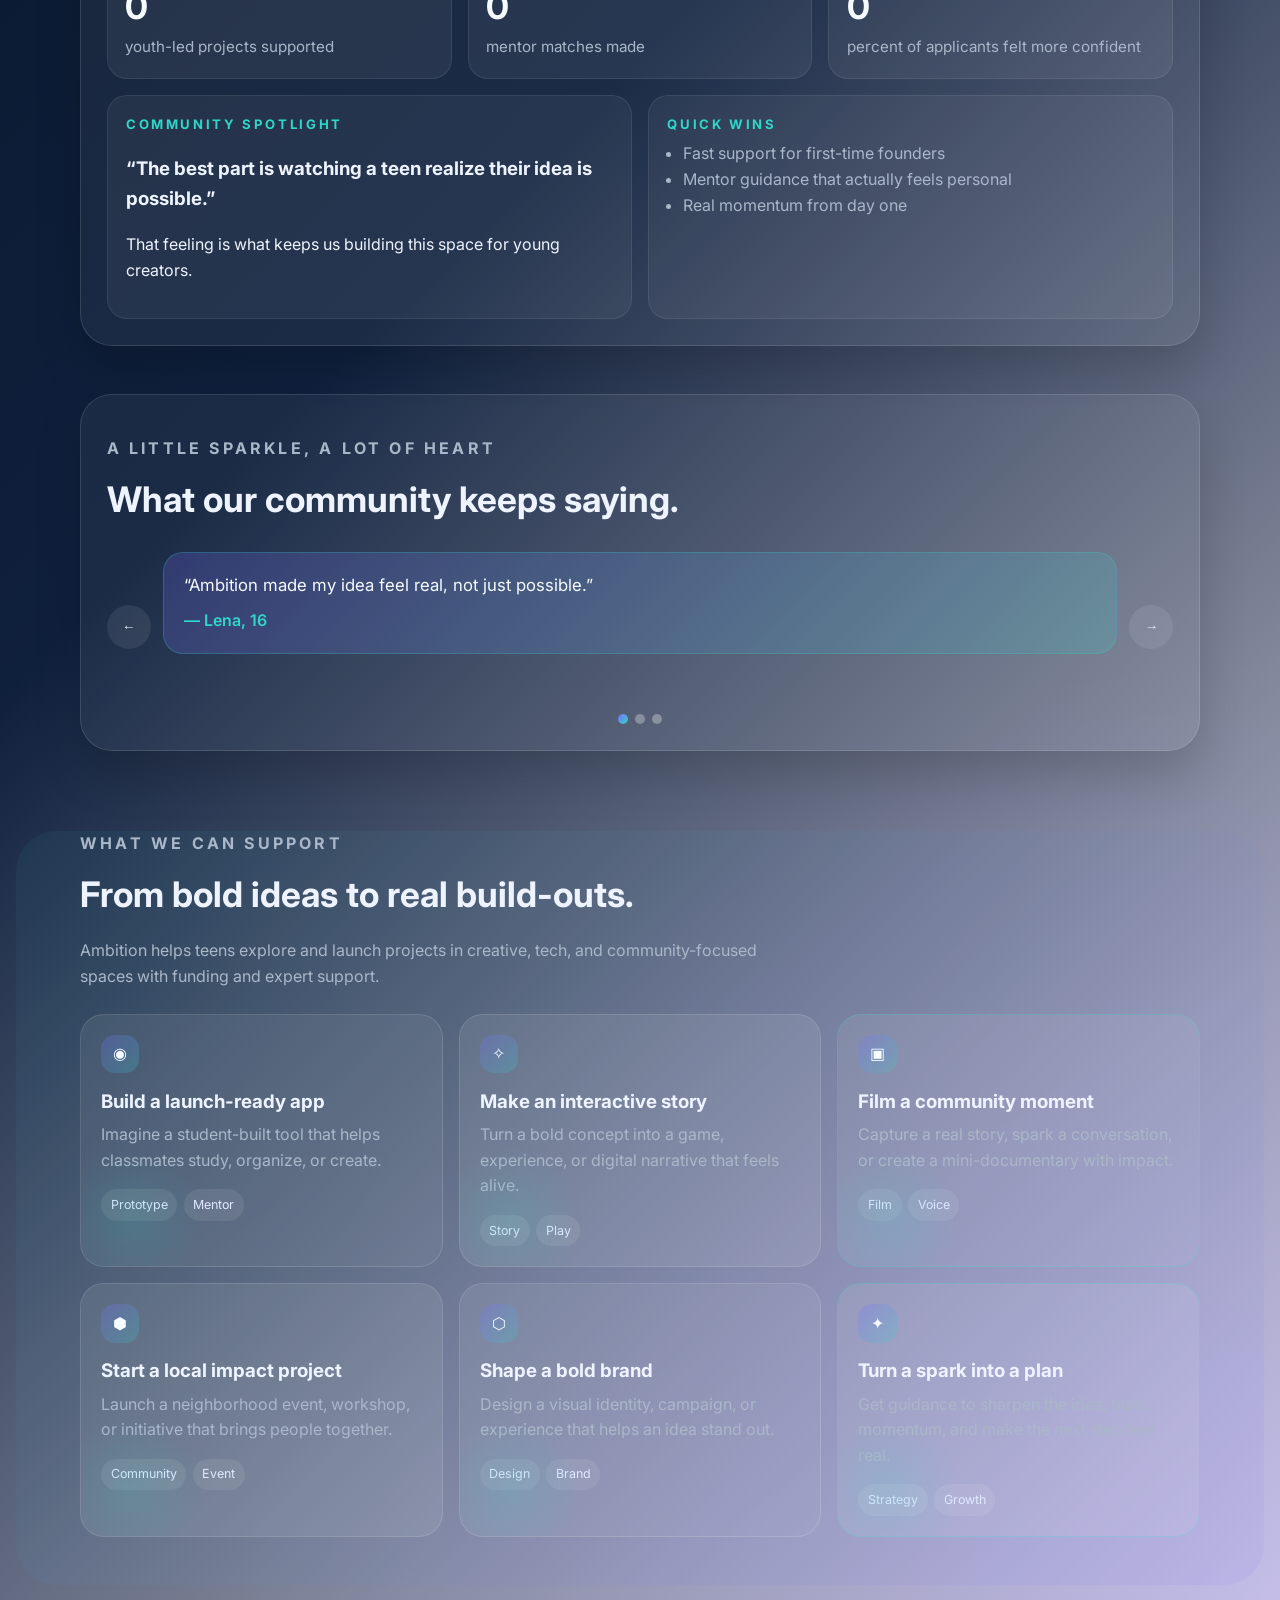
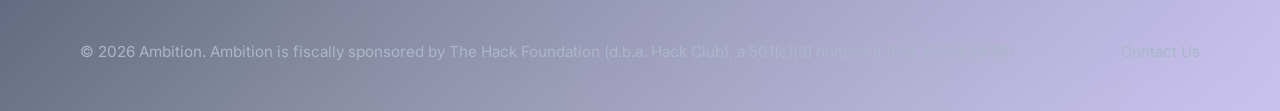
==== commit f9f0a5fc: "Update index.html" ====
--- a/index.html
+++ b/index.html
@@ -109,15 +109,15 @@
 
           <div class="impact-stats">
             <article class="stat-card">
-              <strong data-counter="42">0</strong>
+              <strong data-counter="0">0</strong>
               <span>youth-led projects supported</span>
             </article>
             <article class="stat-card">
-              <strong data-counter="18">0</strong>
+              <strong data-counter="0">0</strong>
               <span>mentor matches made</span>
             </article>
             <article class="stat-card">
-              <strong data-counter="96">0</strong>
+              <strong data-counter="0">0</strong>
               <span>percent of applicants felt more confident</span>
             </article>
           </div>
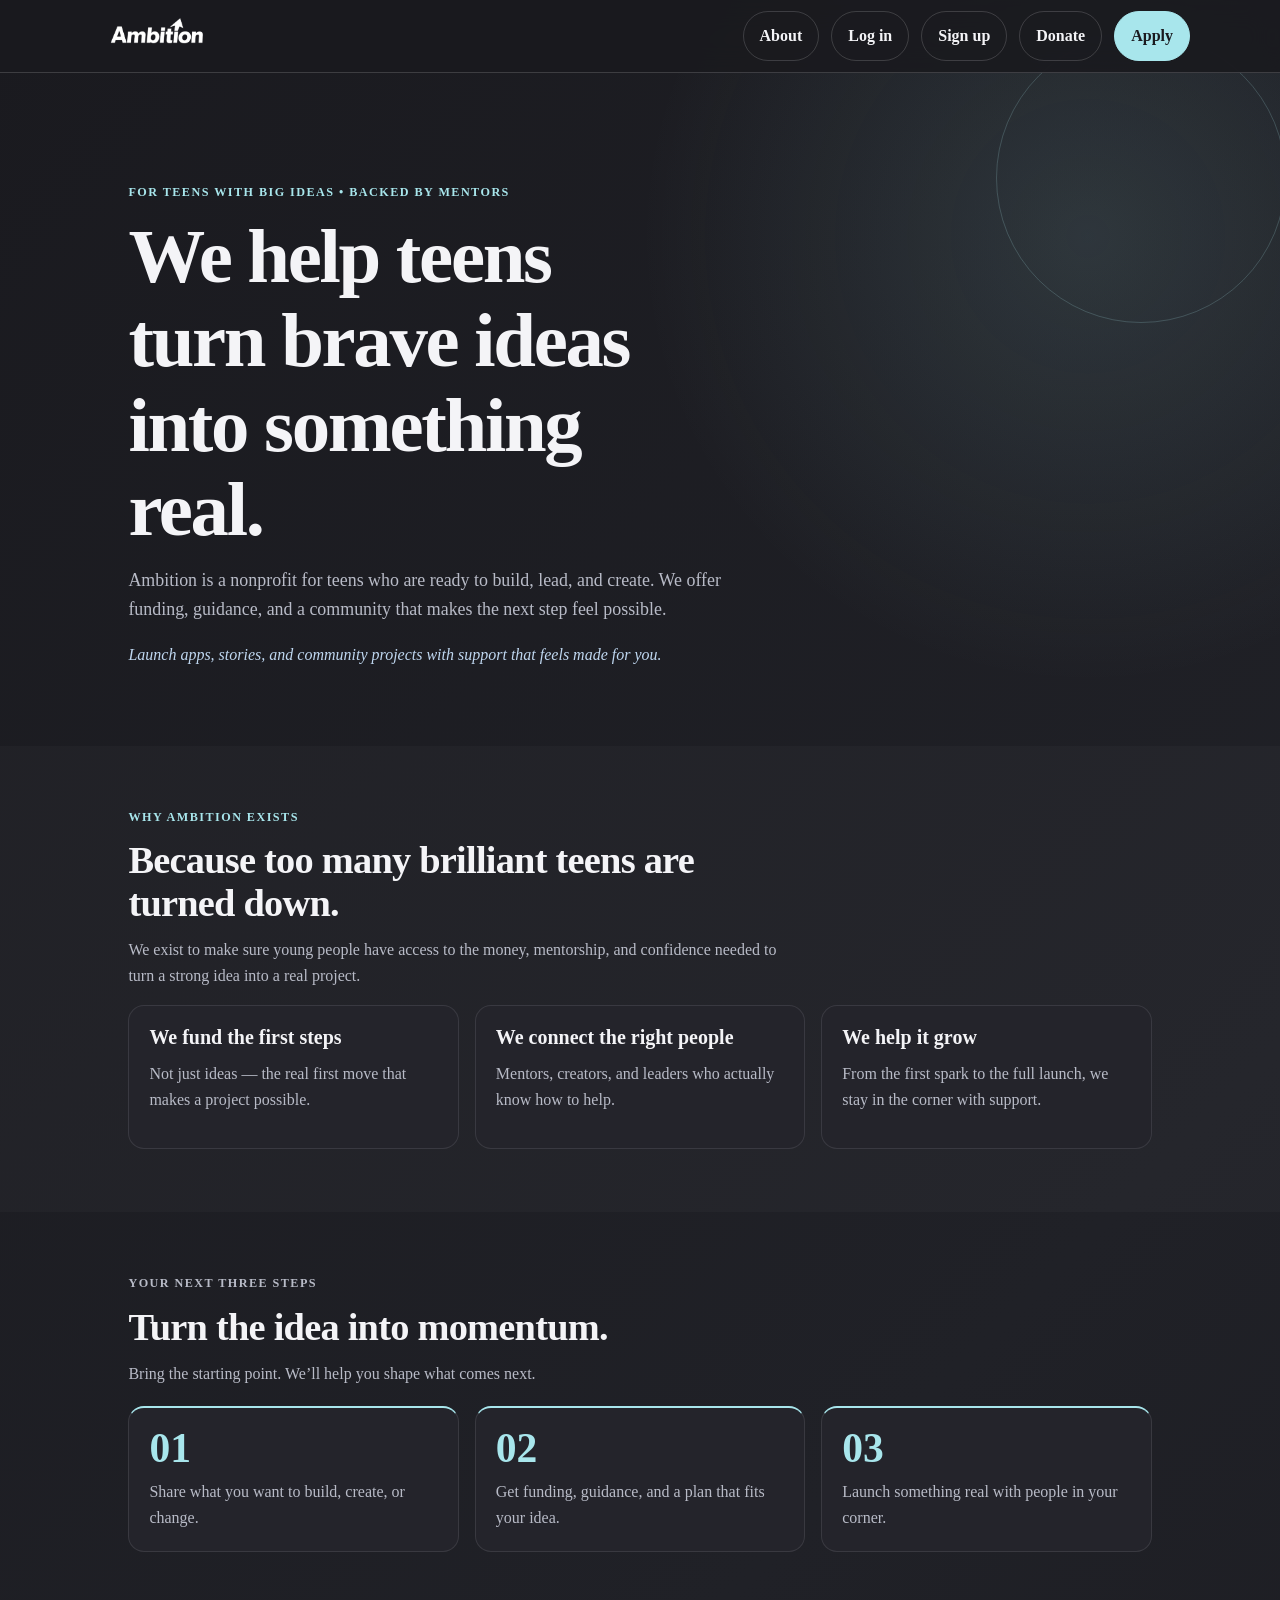
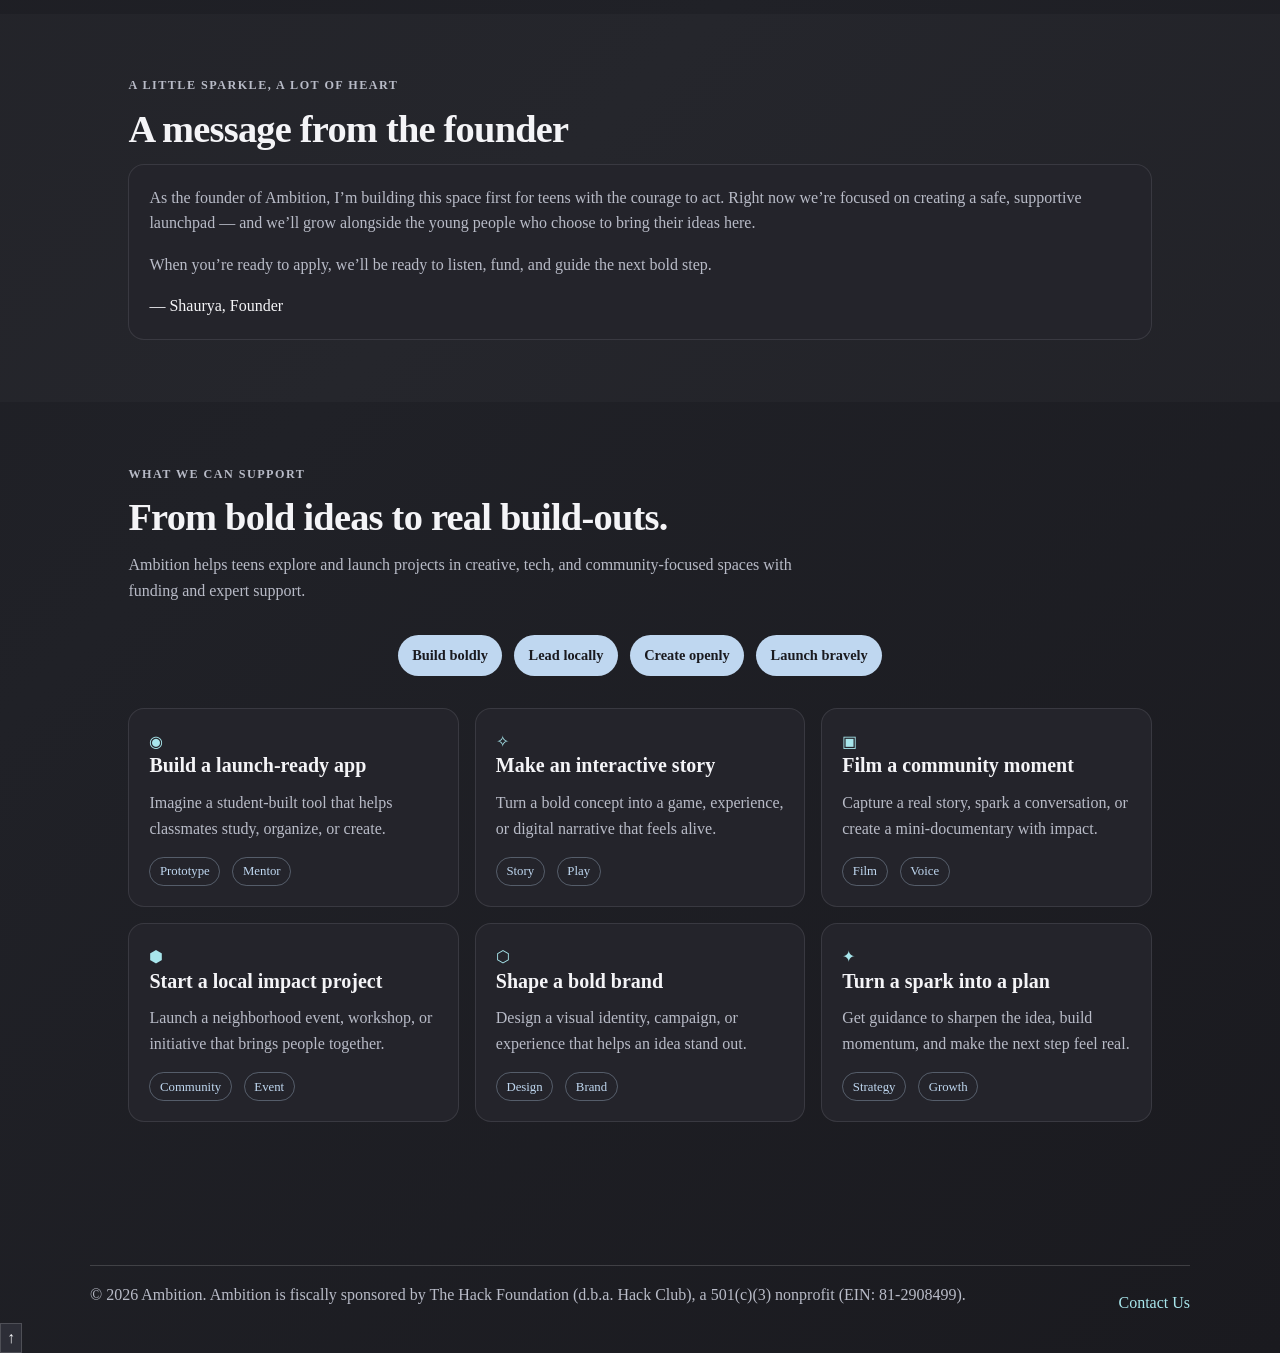
==== commit fc1a548d: "Add files via upload" ====
--- a/index.html
+++ b/index.html
@@ -8,12 +8,6 @@
       name="description"
       content="Ambition is a nonprofit helping teens turn bold ideas into real-world impact with funding and expert guidance."
     />
-    <link rel="preconnect" href="https://fonts.googleapis.com" />
-    <link rel="preconnect" href="https://fonts.gstatic.com" crossorigin />
-    <link
-      href="https://fonts.googleapis.com/css2?family=Inter:wght@400;500;600;700;800&display=swap"
-      rel="stylesheet"
-    />
     <link rel="stylesheet" href="styles.css" />
   </head>
   <body>
@@ -23,11 +17,13 @@
 
     <header class="site-header">
       <div class="container nav-bar">
-        <a href="#" class="brand">Ambition</a>
+        <a href="#" class="brand"><img src="LogoText.png" alt="Ambition Logo" class="brand-logo"></a>
         <nav class="nav-links">
-          <a href="#about" class="nav-pill">About</a>
+          <a href="about.html" class="nav-pill">About</a>
+          <a href="login.html" class="nav-pill">Log in</a>
+          <a href="signup.html" class="nav-pill">Sign up</a>
           <a href="https://hcb.hackclub.com/donations/start/ambition" class="nav-pill">Donate</a>
-          <a href="#apply" class="btn btn-primary">Apply</a>
+          <a href="apply.html" class="btn btn-primary">Apply</a>
         </nav>
       </div>
     </header>
@@ -35,66 +31,43 @@
     <main>
       <section class="hero" id="about">
         <div class="container hero-shell reveal">
-          <div class="spotlight"></div>
-          <span class="spark sparkle-one">✦</span>
-          <span class="spark sparkle-two">✦</span>
-          <span class="spark sparkle-three">✦</span>
           <p class="eyebrow">For teens with big ideas • backed by mentors</p>
           <h1>We help teens turn brave ideas into something real.</h1>
           <p class="hero-text">
             Ambition is a nonprofit for teens who are ready to build, lead, and create.
             We offer funding, guidance, and a community that makes the next step feel possible.
           </p>
-          <div class="hero-actions">
-            <a href="#apply" class="btn btn-primary">Apply for support</a>
-            <a href="#why" class="btn btn-secondary">Why Ambition exists</a>
-          </div>
+          <p class="hero-dynamic">Launch apps, stories, and community projects with support that feels made for you.</p>
 
-          <div class="hero-card reveal">
-            <div class="card-top">
-              <p class="card-label">A real story</p>
-              <h3>One teen. One idea. A whole new path.</h3>
-            </div>
-            <div class="story-row">
-              <div class="avatar">✦</div>
-              <div>
-                <h4>Maya, 17</h4>
-                <p>Used Ambition support to launch a school-based mental health club.</p>
-              </div>
-            </div>
-            <div class="chip-row">
-              <span>Grant</span>
-              <span>Mentor</span>
-              <span>Launch support</span>
-            </div>
-          </div>
         </div>
       </section>
 
       <section class="info-section reveal" id="why">
-        <div class="container why-shell">
-          <div class="why-intro">
-            <p class="eyebrow">Why Ambition exists</p>
-            <h2>Because too many brilliant teens are turned down.</h2>
-            <p>
-              We exist to make sure young people have access to the money, mentorship, and confidence
-              needed to turn a strong idea into a real project.
-            </p>
-          </div>
+        <div class="container">
+          <div class="why-shell">
+            <div class="why-intro">
+              <p class="eyebrow">Why Ambition exists</p>
+              <h2>Because too many brilliant teens are turned down.</h2>
+              <p>
+                We exist to make sure young people have access to the money, mentorship, and confidence
+                needed to turn a strong idea into a real project.
+              </p>
+            </div>
 
-          <div class="info-grid">
-            <article class="info-card">
-              <h3>We fund the first steps</h3>
-              <p>Not just ideas — the real first move that makes a project possible.</p>
-            </article>
-            <article class="info-card">
-              <h3>We connect the right people</h3>
-              <p>Mentors, creators, and leaders who   actually know how to help.</p>
-            </article>
-            <article class="info-card" id="apply">
-              <h3>We help it grow</h3>
-              <p>From the first spark to the full launch, we stay in the corner with support.</p>
-            </article>
+            <div class="info-grid">
+              <article class="info-card">
+                <h3>We fund the first steps</h3>
+                <p>Not just ideas — the real first move that makes a project possible.</p>
+              </article>
+              <article class="info-card">
+                <h3>We connect the right people</h3>
+                <p>Mentors, creators, and leaders who   actually know how to help.</p>
+              </article>
+              <article class="info-card" id="apply">
+                <h3>We help it grow</h3>
+                <p>From the first spark to the full launch, we stay in the corner with support.</p>
+              </article>
+            </div>
           </div>
         </div>
       </section>
@@ -102,40 +75,24 @@
       <section class="impact-section reveal">
         <div class="container impact-shell">
           <div class="section-heading">
-            <p class="eyebrow">Momentum in motion</p>
-            <h2>Every project adds up.</h2>
-            <p>Small sparks become big movements when the right support shows up.</p>
+            <p class="eyebrow">Your next three steps</p>
+            <h2>Turn the idea into momentum.</h2>
+            <p>Bring the starting point. We’ll help you shape what comes next.</p>
           </div>
 
           <div class="impact-stats">
             <article class="stat-card">
-              <strong data-counter="0">0</strong>
-              <span>youth-led projects supported</span>
+              <strong>01</strong>
+              <span>Share what you want to build, create, or change.</span>
             </article>
             <article class="stat-card">
-              <strong data-counter="0">0</strong>
-              <span>mentor matches made</span>
+              <strong>02</strong>
+              <span>Get funding, guidance, and a plan that fits your idea.</span>
             </article>
             <article class="stat-card">
-              <strong data-counter="0">0</strong>
-              <span>percent of applicants felt more confident</span>
+              <strong>03</strong>
+              <span>Launch something real with people in your corner.</span>
             </article>
-          </div>
-
-          <div class="showcase-row">
-            <div class="showcase-card">
-              <p class="card-label">Community spotlight</p>
-              <h3>“The best part is watching a teen realize their idea is possible.”</h3>
-              <p>That feeling is what keeps us building this space for young creators.</p>
-            </div>
-            <div class="showcase-card">
-              <p class="card-label">Quick wins</p>
-              <ul>
-                <li>Fast support for first-time founders</li>
-                <li>Mentor guidance that actually feels personal</li>
-                <li>Real momentum from day one</li>
-              </ul>
-            </div>
           </div>
         </div>
       </section>
@@ -144,84 +101,74 @@
         <div class="container showcase-shell">
           <div class="section-heading">
             <p class="eyebrow">A little sparkle, a lot of heart</p>
-            <h2>What our community keeps saying.</h2>
+            <h2>A message from the founder</h2>
           </div>
 
-          <div class="testimonial-carousel">
-            <button class="carousel-btn" data-direction="-1" aria-label="Previous testimonial">←</button>
-            <div class="testimonial-track">
-              <article class="testimonial-card active">
-                <p>“Ambition made my idea feel real, not just possible.”</p>
-                <span>— Lena, 16</span>
-              </article>
-              <article class="testimonial-card">
-                <p>“The support felt energizing, practical, and genuinely encouraging.”</p>
-                <span>— Jordan, 18</span>
-              </article>
-              <article class="testimonial-card">
-                <p>“I went from stuck to building in a matter of weeks.”</p>
-                <span>— Sofia, 17</span>
-              </article>
-            </div>
-            <button class="carousel-btn" data-direction="1" aria-label="Next testimonial">→</button>
-          </div>
-
-          <div class="carousel-dots" aria-label="Testimonial navigation">
-            <button class="carousel-dot active" data-index="0" aria-label="Show testimonial 1"></button>
-            <button class="carousel-dot" data-index="1" aria-label="Show testimonial 2"></button>
-            <button class="carousel-dot" data-index="2" aria-label="Show testimonial 3"></button>
+          <div class="showcase-card">
+            <p>As the founder of Ambition, I’m building this space first for teens with the courage to act. Right now we’re focused on creating a safe, supportive launchpad — and we’ll grow alongside the young people who choose to bring their ideas here.</p>
+            <p>When you’re ready to apply, we’ll be ready to listen, fund, and guide the next bold step.</p>
+            <span>— Shaurya, Founder</span>
           </div>
         </div>
       </section>
 
       <section class="opportunities-section reveal">
         <div class="container">
-          <div class="section-heading">
-            <p class="eyebrow">What we can support</p>
-            <h2>From bold ideas to real build-outs.</h2>
-            <p>
-              Ambition helps teens explore and launch projects in creative, tech, and
-              community-focused spaces with funding and expert support.
-            </p>
-          </div>
+          <div class="opportunities-shell">
+            <div class="section-heading">
+              <p class="eyebrow">What we can support</p>
+              <h2>From bold ideas to real build-outs.</h2>
+              <p>
+                Ambition helps teens explore and launch projects in creative, tech, and
+                community-focused spaces with funding and expert support.
+              </p>
+            </div>
 
-          <div class="opportunity-grid">
-            <article class="opportunity-card" data-tilt>
-              <div class="card-icon">◉</div>
-              <h3>Build a launch-ready app</h3>
-              <p>Imagine a student-built tool that helps classmates study, organize, or create.</p>
-              <div class="card-tag-row"><span>Prototype</span><span>Mentor</span></div>
-            </article>
-            <article class="opportunity-card" data-tilt>
-              <div class="card-icon">✧</div>
-              <h3>Make an interactive story</h3>
-              <p>Turn a bold concept into a game, experience, or digital narrative that feels alive.</p>
-              <div class="card-tag-row"><span>Story</span><span>Play</span></div>
-            </article>
-            <article class="opportunity-card" data-tilt>
-              <div class="card-icon">▣</div>
-              <h3>Film a community moment</h3>
-              <p>Capture a real story, spark a conversation, or create a mini-documentary with impact.</p>
-              <div class="card-tag-row"><span>Film</span><span>Voice</span></div>
-            </article>
-            <article class="opportunity-card" data-tilt>
-              <div class="card-icon">⬢</div>
-              <h3>Start a local impact project</h3>
-              <p>Launch a neighborhood event, workshop, or initiative that brings people together.</p>
-              <div class="card-tag-row"><span>Community</span><span>Event</span></div>
-            </article>
-            <article class="opportunity-card" data-tilt>
-              <div class="card-icon">⬡</div>
-              <h3>Shape a bold brand</h3>
-              <p>Design a visual identity, campaign, or experience that helps an idea stand out.</p>
-              <div class="card-tag-row"><span>Design</span><span>Brand</span></div>
-            </article>
-            <article class="opportunity-card" data-tilt>
-              <div class="card-icon">✦</div>
-              <h3>Turn a spark into a plan</h3>
-              <p>Get guidance to sharpen the idea, build momentum, and make the next step feel real.</p>
-              <div class="card-tag-row"><span>Strategy</span><span>Growth</span></div>
-            </article>
+            <div class="idea-wheel" aria-label="A wheel of bold ideas">
+              <span>Build boldly</span>
+              <span>Lead locally</span>
+              <span>Create openly</span>
+              <span>Launch bravely</span>
+            </div>
+
+            <div class="opportunity-grid">
+              <article class="opportunity-card" data-tilt>
+                <div class="card-icon">◉</div>
+                <h3>Build a launch-ready app</h3>
+                <p>Imagine a student-built tool that helps classmates study, organize, or create.</p>
+                <div class="card-tag-row"><span>Prototype</span><span>Mentor</span></div>
+              </article>
+              <article class="opportunity-card" data-tilt>
+                <div class="card-icon">✧</div>
+                <h3>Make an interactive story</h3>
+                <p>Turn a bold concept into a game, experience, or digital narrative that feels alive.</p>
+                <div class="card-tag-row"><span>Story</span><span>Play</span></div>
+              </article>
+              <article class="opportunity-card" data-tilt>
+                <div class="card-icon">▣</div>
+                <h3>Film a community moment</h3>
+                <p>Capture a real story, spark a conversation, or create a mini-documentary with impact.</p>
+                <div class="card-tag-row"><span>Film</span><span>Voice</span></div>
+              </article>
+              <article class="opportunity-card" data-tilt>
+                <div class="card-icon">⬢</div>
+                <h3>Start a local impact project</h3>
+                <p>Launch a neighborhood event, workshop, or initiative that brings people together.</p>
+                <div class="card-tag-row"><span>Community</span><span>Event</span></div>
+              </article>
+              <article class="opportunity-card" data-tilt>
+                <div class="card-icon">⬡</div>
+                <h3>Shape a bold brand</h3>
+                <p>Design a visual identity, campaign, or experience that helps an idea stand out.</p>
+                <div class="card-tag-row"><span>Design</span><span>Brand</span></div>
+              </article>
+              <article class="opportunity-card" data-tilt>
+                <div class="card-icon">✦</div>
+                <h3>Turn a spark into a plan</h3>
+                <p>Get guidance to sharpen the idea, build momentum, and make the next step feel real.</p>
+                <div class="card-tag-row"><span>Strategy</span><span>Growth</span></div>
+              </article>
+            </div>
           </div>
         </div>
       </section>
@@ -229,8 +176,7 @@
 
     <footer class="site-footer">
       <div class="container footer-row">
-        <p>© 2026 Ambition. Ambition is fiscally sponsored by The Hack Foundation (d.b.a. Hack Club), a 501(c)(3) nonprofit (EIN: 81-2908499).
-.</p>
+        <p>© 2026 Ambition. Ambition is fiscally sponsored by The Hack Foundation (d.b.a. Hack Club), a 501(c)(3) nonprofit (EIN: 81-2908499).</p>
         <a href="#">Contact Us</a>
       </div>
     </footer>
--- a/styles.css
+++ b/styles.css
@@ -1,36 +1,37 @@
 :root {
-  --bg: #07111f;
-  --surface: #101c31;
-  --surface-soft: #17253f;
-  --text: #eef4ff;
-  --muted: #aab7c9;
-  --primary: #7c6cff;
-  --accent: #30d7c8;
-  --border: rgba(255, 255, 255, 0.12);
-  --scroll-tint: 0;
+  --page-bg: #1a1a1f;
+  --page-text: #f4f4f7;
+  --page-muted: #b8bbc7;
+  --page-border: rgba(244, 244, 247, 0.16);
+  --page-surface: #24242b;
+  --page-surface-raised: #2d2e37;
+  --page-accent: #a8e6ec;
+  --page-accent-soft: #bfd7f0;
+  --page-ink: #1a1a1f;
+}
+
+* {
+  box-sizing: border-box;
 }
 
 html {
   scroll-behavior: smooth;
-  scroll-padding-top: 90px;
-}
-
-* {
-  box-sizing: border-box;
 }
 
 body {
   margin: 0;
-  font-family: "Inter", sans-serif;
-  color: var(--text);
-  position: relative;
-  background:
-    radial-gradient(circle at top left, rgba(48, 215, 200, 0.22), transparent 24%),
-    radial-gradient(circle at bottom right, rgba(124, 108, 255, 0.25), transparent 30%),
-    linear-gradient(135deg, rgba(7, 17, 31, 1) 0%, rgba(15, 32, 61, 1) 50%, rgba(78, 53, 123, calc(0.16 + var(--scroll-tint) * 0.3)) 100%);
+  font-family: Georgia, 'Times New Roman', serif;
+  background: var(--page-bg);
+  color: var(--page-text);
   line-height: 1.6;
-  overflow-x: hidden;
-  transition: background 0.3s ease;
+  background-image: radial-gradient(circle at 85% 8%, rgba(168, 230, 236, 0.12), transparent 28rem),
+    linear-gradient(135deg, #1a1a1f 0%, #202127 55%, #1a1a1f 100%);
+  min-height: 100vh;
+}
+
+img {
+  max-width: 100%;
+  display: block;
 }
 
 a {
@@ -38,825 +39,1227 @@
   text-decoration: none;
 }
 
+button,
+input,
+textarea,
+select {
+  font: inherit;
+}
+
 .container {
-  width: min(1120px, calc(100% - 2rem));
+  width: min(1100px, calc(100% - 2rem));
   margin: 0 auto;
 }
 
-.scroll-progress {
-  position: fixed;
-  top: 0;
-  left: 0;
-  height: 3px;
-  width: 0;
-  background: linear-gradient(90deg, var(--primary), var(--accent));
-  z-index: 30;
-  box-shadow: 0 0 16px rgba(48, 215, 200, 0.35);
-}
-
-.particle-layer {
-  position: fixed;
-  inset: 0;
-  overflow: hidden;
-  pointer-events: none;
-  z-index: 0;
-}
-
-.particle {
-  position: absolute;
-  width: var(--size, 8px);
-  height: var(--size, 8px);
-  border-radius: 50%;
-  background: radial-gradient(circle, rgba(48, 215, 200, 0.85), rgba(124, 108, 255, 0.16));
-  animation: driftParticle 8s ease-in-out infinite;
-  opacity: 0.55;
-}
-
-main,
-header,
-footer {
-  position: relative;
-  z-index: 2;
-}
-
 .site-header {
-  padding: 1rem 0;
+  border-bottom: 1px solid var(--page-border);
+  background: rgba(26, 26, 31, 0.9);
+  backdrop-filter: blur(14px);
   position: sticky;
   top: 0;
-  backdrop-filter: blur(10px);
-  background: rgba(7, 17, 31, 0.8);
   z-index: 10;
 }
 
 .nav-bar {
   display: flex;
+  align-items: center;
   justify-content: space-between;
-  align-items: center;
+  min-height: 72px;
+  gap: 1rem;
 }
 
 .brand {
-  font-size: 1.3rem;
-  font-weight: 800;
+  font-size: 1.15rem;
+  font-weight: 700;
   letter-spacing: 0.04em;
+  color: var(--page-accent);
+}
+
+.brand-logo {
+  width: 132px;
+  filter: brightness(0) invert(1);
 }
 
 .nav-links {
   display: flex;
   align-items: center;
-  gap: 0.8rem;
-  color: var(--muted);
-}
-
-.nav-pill {
-  padding: 0.55rem 0.85rem;
-  border-radius: 999px;
-  background: rgba(255,255,255,0.05);
-}
-
-.hero {
-  padding: 4rem 0 3rem;
-  position: relative;
-}
-
-.background-glow {
-  position: fixed;
-  inset: 0;
-  pointer-events: none;
-  background: radial-gradient(circle at 20% 20%, rgba(48,215,200,0.13), transparent 24%);
-  animation: driftGlow 10s ease-in-out infinite alternate;
-}
-
-.hero-shell {
-  position: relative;
-  text-align: center;
-  padding: 3rem 2rem;
-  border-radius: 32px;
-  border: 1px solid rgba(255,255,255,0.12);
-  background: rgba(255,255,255,0.05);
-  box-shadow: 0 30px 60px rgba(0,0,0,0.18);
-  overflow: hidden;
-  transform: perspective(1000px) rotateX(var(--rotateX, 0deg)) rotateY(var(--rotateY, 0deg));
-  transition: transform 0.2s ease, box-shadow 0.2s ease;
-}
-
-.hero-shell:hover {
-  transform: perspective(1000px) rotateX(var(--rotateX, 0deg)) rotateY(var(--rotateY, 0deg)) translateY(-4px);
-  box-shadow: 0 26px 50px rgba(0, 0, 0, 0.25);
-}
-
-.hero-shell::after {
-  content: "";
-  position: absolute;
-  inset: 0;
-  background: radial-gradient(circle at var(--glowX, 50%) var(--glowY, 50%), rgba(255, 255, 255, 0.16), transparent 55%);
-  pointer-events: none;
-}
-
-.hero-shell::before {
-  content: "";
-  position: absolute;
-  inset: auto -10% -35% auto;
-  width: 220px;
-  height: 220px;
-  background: radial-gradient(circle, rgba(124, 108, 255, 0.18), transparent 70%);
-  pointer-events: none;
-}
-
-.spark {
-  position: absolute;
-  color: var(--accent);
-  font-size: 1rem;
-  opacity: 0.8;
-  animation: floatSpark 4s ease-in-out infinite;
-  pointer-events: none;
-}
-
-.sparkle-one {
-  top: 1.2rem;
-  left: 1.4rem;
-  animation-delay: 0s;
-}
-
-.sparkle-two {
-  top: 2rem;
-  right: 1.6rem;
-  animation-delay: 1s;
-}
-
-.sparkle-three {
-  bottom: 1.4rem;
-  left: 2.2rem;
-  animation-delay: 2s;
-}
-
-.spotlight {
-  position: absolute;
-  inset: -20% 20% auto auto;
-  width: 240px;
-  height: 240px;
-  background: radial-gradient(circle, rgba(124,108,255,0.28), transparent 70%);
-  filter: blur(8px);
-  animation: pulse 6s ease-in-out infinite;
-}
-
-.eyebrow {
-  text-transform: uppercase;
-  letter-spacing: 0.2em;
-  font-size: 0.8rem;
-  font-weight: 700;
-  color: var(--accent);
-  margin-bottom: 0.6rem;
-}
-
-.hero h1 {
-  font-size: clamp(2.2rem, 4.3vw, 3.8rem);
-  line-height: 1.08;
-  margin: 0 auto 1rem;
-  max-width: 760px;
-}
-
-.hero-text,
-.section-heading p,
-.cta-box p,
-.info-card p,
-.step p,
-.split-layout p {
-  color: var(--muted);
-  font-size: 1rem;
-}
-
-.hero-text {
-  max-width: 690px;
-  margin: 0 auto;
-  font-size: 1.06rem;
-}
-
-.hero-actions {
-  display: flex;
-  justify-content: center;
   flex-wrap: wrap;
-  gap: 1rem;
-  margin-top: 1.5rem;
-}
-
+  gap: 0.75rem;
+}
+
+.nav-pill,
 .btn {
   display: inline-block;
-  padding: 0.9rem 1.25rem;
+  padding: 0.7rem 1rem;
   border-radius: 999px;
+  border: 1px solid var(--page-border);
+  background: transparent;
+  color: var(--page-text);
   font-weight: 600;
-  transition: transform 0.2s ease, box-shadow 0.2s ease;
+  transition: background 180ms ease, color 180ms ease, border-color 180ms ease, transform 180ms ease;
+}
+
+.nav-pill:hover,
+.btn:hover {
+  border-color: var(--page-accent);
+  color: var(--page-accent);
+  transform: translateY(-2px);
+}
+
+.btn-primary {
+  background: var(--page-accent);
+  border-color: var(--page-accent);
+  color: var(--page-ink);
+}
+
+.btn-primary:hover {
+  background: var(--page-accent-soft);
+  border-color: var(--page-accent-soft);
+  color: var(--page-ink);
+}
+
+main {
+  padding: 3rem 0 5rem;
+}
+
+section {
+  padding: 1.5rem 0;
+}
+
+.hero,
+.info-section,
+.impact-section,
+.showcase-section,
+.opportunities-section,
+.site-footer {
+  width: 100%;
+}
+
+.hero-shell,
+.why-shell,
+.impact-shell,
+.showcase-shell,
+.opportunities-shell,
+.info-card,
+.stat-card,
+.showcase-card,
+.opportunity-card {
+  background: transparent;
+  border: 0;
+  padding: clamp(1.25rem, 3vw, 2.5rem);
+}
+
+.hero-shell {
+  text-align: left;
+  max-width: 1100px;
   position: relative;
-  overflow: hidden;
-}
-
-.btn:hover {
-  transform: translateY(-2px) scale(1.01);
-}
-
-.btn-ripple {
+}
+
+.hero-shell::after {
+  content: '';
   position: absolute;
-  width: 12px;
-  height: 12px;
+  width: 18rem;
+  height: 18rem;
+  border: 1px solid rgba(168, 230, 236, 0.2);
   border-radius: 50%;
-  background: rgba(255, 255, 255, 0.35);
-  transform: translate(-50%, -50%) scale(0);
-  animation: ripple 0.6s ease-out forwards;
+  right: -6rem;
+  top: -7rem;
   pointer-events: none;
 }
 
-.btn-primary {
-  background: linear-gradient(135deg, var(--primary), #9a8cff);
-  color: white;
-  box-shadow: 0 10px 24px rgba(124, 108, 255, 0.3);
-}
-
-.btn-secondary {
-  border: 1px solid var(--border);
-  background: rgba(255, 255, 255, 0.04);
-  box-shadow: inset 0 0 0 1px rgba(255,255,255,0.02);
-}
-
-.hero-card,
-.info-card,
-.cta-box {
-  background: rgba(255, 255, 255, 0.06);
-  border: 1px solid var(--border);
-  border-radius: 24px;
-  box-shadow: 0 20px 50px rgba(0, 0, 0, 0.18);
-  backdrop-filter: blur(14px);
-}
-
-.info-card:nth-child(2) {
-  border-color: rgba(48, 215, 200, 0.28);
-}
-
-.info-card:nth-child(3) {
-  border-color: rgba(124, 108, 255, 0.28);
-}
-
-.opportunity-card:nth-child(2n) {
-  background: rgba(255, 255, 255, 0.08);
-}
-
-.opportunity-card:nth-child(3n) {
-  border-color: rgba(48, 215, 200, 0.24);
-}
-
-.hero-visual {
-  position: relative;
-  min-height: 360px;
-  display: grid;
-  place-items: center;
-}
-
-.orbit {
-  position: absolute;
-  border-radius: 50%;
-  border: 1px solid rgba(255, 255, 255, 0.18);
-  animation: spin 10s linear infinite;
-}
-
-.orbit-one {
-  width: 280px;
-  height: 280px;
-  border-color: rgba(124, 108, 255, 0.35);
-}
-
-.orbit-two {
-  width: 340px;
-  height: 340px;
-  border-color: rgba(48, 215, 200, 0.28);
-  animation-direction: reverse;
-  animation-duration: 14s;
-}
-
-.hero-card {
-  position: relative;
-  z-index: 2;
-  padding: 1.5rem;
-  width: min(100%, 460px);
-  margin: 2rem auto 0;
-  text-align: left;
-  overflow: hidden;
-}
-
-.hero-card::before {
-  content: "";
-  position: absolute;
-  inset: -20% auto auto -10%;
-  width: 140px;
-  height: 140px;
-  background: radial-gradient(circle, rgba(48, 215, 200, 0.24), transparent 70%);
-  pointer-events: none;
-}
-
-.story-row {
-  display: flex;
-  gap: 0.9rem;
-  align-items: flex-start;
-  margin: 1rem 0;
-  padding: 0.9rem;
-  border-radius: 16px;
-  background: rgba(255, 255, 255, 0.06);
-}
-
-.avatar {
-  width: 2.6rem;
-  height: 2.6rem;
-  display: grid;
-  place-items: center;
-  border-radius: 50%;
-  background: linear-gradient(135deg, var(--primary), var(--accent));
-  color: white;
-  font-size: 1.1rem;
-  flex-shrink: 0;
-}
-
-.story-row h4 {
-  margin: 0 0 0.2rem;
-  font-size: 1rem;
-}
-
-.story-row p {
-  margin: 0;
-  color: var(--muted);
-  font-size: 0.92rem;
-}
-
+.eyebrow {
+  margin: 0 0 0.75rem;
+  font-size: 0.76rem;
+  font-weight: 700;
+  letter-spacing: 0.12em;
+  text-transform: uppercase;
+  color: var(--page-accent);
+}
+
+h1,
+h2,
+h3,
+h4,
+p,
+ul,
+ol {
+  margin-top: 0;
+}
+
+h1,
+h2,
+h3,
+h4 {
+  line-height: 1.1;
+  margin-bottom: 0.85rem;
+  font-weight: 700;
+}
+
+h1 {
+  max-width: 14ch;
+  font-size: clamp(2.6rem, 6vw, 5.4rem);
+  letter-spacing: -0.03em;
+}
+
+h2 {
+  font-size: clamp(1.8rem, 3vw, 2.6rem);
+  letter-spacing: -0.02em;
+}
+
+h3 {
+  font-size: 1.25rem;
+}
+
+p,
+li {
+  color: var(--page-muted);
+}
+
+.hero-text,
+.hero-dynamic,
+.section-heading p,
+.info-card p,
+.showcase-card p,
+.opportunity-card p,
+.stat-card span {
+  color: var(--page-muted);
+}
+
+.hero-text {
+  max-width: 38rem;
+  font-size: 1.12rem;
+}
+
+.hero-dynamic {
+  color: var(--page-accent-soft);
+  font-style: italic;
+}
+
+.hero-actions,
+.hero-interactive,
+.mode-switcher,
+.idea-wheel,
+.card-tag-row,
 .chip-row {
   display: flex;
   flex-wrap: wrap;
-  gap: 0.5rem;
-  margin: 0.8rem 0 0;
-}
-
-.chip-row span {
-  padding: 0.38rem 0.65rem;
-  border-radius: 999px;
-  background: rgba(255, 255, 255, 0.08);
-  color: #dfe8ff;
-  font-size: 0.82rem;
-}
-
-.hero-card blockquote {
-  margin: 0;
-  padding-left: 0.8rem;
-  border-left: 2px solid rgba(48, 215, 200, 0.45);
-  color: #e8f4ff;
-  font-style: italic;
-}
-
-.card-top h3 {
-  margin: 0.2rem 0 1rem;
-  font-size: 1.3rem;
-}
-
-.card-label {
-  margin: 0;
-  color: var(--accent);
-  font-size: 0.82rem;
-  font-weight: 700;
-  text-transform: uppercase;
-  letter-spacing: 0.2em;
-}
-
-.hero-card ul {
-  padding-left: 1.1rem;
-  color: #e1e8f5;
-}
-
-.mini-stats {
-  display: grid;
-  grid-template-columns: 1fr 1fr;
-  gap: 0.8rem;
+  gap: 0.75rem;
+}
+
+.hero-actions {
+  margin-top: 1.25rem;
+}
+
+.info-grid,
+.impact-stats,
+.showcase-row,
+.opportunity-grid {
+  display: grid;
+  gap: 1rem;
+}
+
+.info-grid {
+  grid-template-columns: repeat(3, minmax(0, 1fr));
+}
+
+.impact-stats {
+  grid-template-columns: repeat(3, minmax(0, 1fr));
+  margin-top: 1.2rem;
+}
+
+.showcase-row {
+  grid-template-columns: repeat(2, minmax(0, 1fr));
   margin-top: 1rem;
 }
 
-.mini-stats div {
-  padding: 0.8rem;
+.opportunity-grid {
+  grid-template-columns: repeat(3, minmax(0, 1fr));
+}
+
+.hero-card,
+.spark-card,
+.spark-lab,
+.showcase-card,
+.info-card,
+.opportunity-card,
+.stat-card {
+  background: var(--page-surface);
+  border: 1px solid rgba(244, 244, 247, 0.1);
+}
+
+.info-section,
+.showcase-section {
+  background: rgba(244, 244, 247, 0.025);
+}
+
+.why-shell,
+.impact-shell,
+.showcase-shell,
+.opportunities-shell {
+  border-color: transparent;
+  background: transparent;
+  box-shadow: none;
+}
+
+.why-intro,
+.section-heading {
+  max-width: 42rem;
+}
+
+.info-card,
+.stat-card,
+.showcase-card,
+.opportunity-card {
   border-radius: 16px;
-  background: rgba(255, 255, 255, 0.06);
-}
-
-.mini-stats strong {
-  display: block;
-  font-size: 1.1rem;
-}
-
-.info-section {
-  padding: 1rem 0 4rem;
-  position: relative;
-}
-
-.why-shell {
-  display: grid;
-  gap: 1.2rem;
-}
-
-.why-intro {
-  padding: 1.4rem 1.6rem;
-  border-radius: 24px;
-  background: rgba(255, 255, 255, 0.05);
-  border: 1px solid rgba(255, 255, 255, 0.12);
-}
-
-.why-intro h2 {
-  margin: 0 0 0.6rem;
-  font-size: clamp(1.7rem, 3vw, 2.3rem);
-}
-
-.why-intro p {
-  margin: 0;
-  color: var(--muted);
-}
-
-.info-section::before {
-  content: "";
-  position: absolute;
-  inset: 0 0 1.5rem;
-  border-radius: 36px;
-  background: linear-gradient(135deg, rgba(124, 108, 255, 0.08), rgba(48, 215, 200, 0.05));
-  z-index: -1;
-  margin: 0 1rem;
-}
-
-.info-grid {
-  display: grid;
-  grid-template-columns: repeat(3, 1fr);
-  gap: 1rem;
-}
-
-.info-card {
-  padding: 1.4rem;
-  transition: transform 0.2s ease, border-color 0.2s ease;
-}
-
-.info-card:hover {
+  padding: 1.25rem;
+  transition: transform 180ms ease, border-color 180ms ease, background 180ms ease;
+}
+
+.info-card:hover,
+.showcase-card:hover,
+.opportunity-card:hover {
   transform: translateY(-4px);
-  border-color: rgba(48, 215, 200, 0.45);
-}
-
-.impact-section {
-  padding: 0 0 3rem;
-  position: relative;
-}
-
-.impact-shell,
-.showcase-shell {
-  padding: 1.6rem;
-  border-radius: 32px;
-  border: 1px solid var(--border);
-  background: rgba(255, 255, 255, 0.05);
-  box-shadow: 0 24px 48px rgba(0, 0, 0, 0.16);
-}
-
-.impact-stats {
-  display: grid;
-  grid-template-columns: repeat(3, minmax(0, 1fr));
-  gap: 1rem;
-  margin-top: 1.2rem;
+  border-color: rgba(168, 230, 236, 0.5);
+  background: var(--page-surface-raised);
 }
 
 .stat-card {
-  padding: 1.1rem;
-  border-radius: 20px;
-  background: rgba(255, 255, 255, 0.06);
-  border: 1px solid rgba(255, 255, 255, 0.08);
+  border-top: 2px solid var(--page-accent);
+  border-radius: 16px;
 }
 
 .stat-card strong {
   display: block;
-  font-size: clamp(1.6rem, 3vw, 2.2rem);
-  color: #f6fbff;
-}
-
-.stat-card span {
-  color: var(--muted);
-  font-size: 0.95rem;
-}
-
-.showcase-row {
-  display: grid;
-  grid-template-columns: repeat(2, minmax(0, 1fr));
-  gap: 1rem;
-  margin-top: 1rem;
-}
-
-.showcase-card {
-  padding: 1.15rem;
-  border-radius: 20px;
-  background: rgba(255, 255, 255, 0.05);
-  border: 1px solid rgba(255, 255, 255, 0.08);
-}
-
-.showcase-card ul {
-  margin: 0.4rem 0 0;
-  padding-left: 1rem;
-  color: var(--muted);
-}
-
-.showcase-section {
-  padding: 0 0 4rem;
-}
-
-.testimonial-carousel {
-  display: grid;
-  grid-template-columns: auto 1fr auto;
-  gap: 0.8rem;
+  color: var(--page-accent);
+  font-size: 2.6rem;
+  line-height: 1;
+  margin-bottom: 0.6rem;
+}
+
+.spark-card {
+  display: block;
+}
+
+.spark-carousel {
+  display: grid;
+  grid-template-columns: auto minmax(0, 1fr) auto;
+  gap: 0.75rem;
   align-items: center;
   margin-top: 1rem;
 }
 
-.testimonial-track {
-  position: relative;
-  min-height: 150px;
-}
-
-.testimonial-card {
-  display: none;
-  padding: 1.2rem;
-  border-radius: 20px;
-  background: linear-gradient(135deg, rgba(124, 108, 255, 0.22), rgba(48, 215, 200, 0.18));
-  border: 1px solid rgba(48, 215, 200, 0.24);
-}
-
-.testimonial-card.active {
-  display: block;
-}
-
-.testimonial-card p {
-  margin: 0 0 0.6rem;
-  color: #f6fbff;
-  font-size: 1.05rem;
-}
-
-.testimonial-card span {
-  color: var(--accent);
-  font-weight: 600;
-}
-
-.carousel-btn {
-  border: 0;
+.spark-arrow,
+.spark-dot,
+.back-to-top,
+.choice-pill {
+  appearance: none;
+  border: 1px solid var(--page-border);
+  background: var(--page-surface-raised);
+  color: var(--page-text);
+  cursor: pointer;
+}
+
+.spark-arrow:hover,
+.choice-pill:hover,
+.spark-dot:hover,
+.choice-pill.active,
+.spark-dot.active {
+  background: var(--page-accent);
+  border-color: var(--page-accent);
+  color: var(--page-ink);
+}
+
+.spark-arrow {
   width: 44px;
   height: 44px;
   border-radius: 50%;
-  background: rgba(255, 255, 255, 0.08);
-  color: var(--text);
-  cursor: pointer;
-}
-
-.carousel-dots {
+}
+
+.spark-dot {
+  width: 10px;
+  height: 10px;
+  border-radius: 50%;
+  padding: 0;
+}
+
+.spark-carousel-dots {
   display: flex;
   justify-content: center;
+  gap: 0.6rem;
+  margin-top: 1rem;
+}
+
+.spark-hint {
+  margin: 0.8rem 0 0;
+  color: var(--page-muted);
+}
+
+.footer-row {
+  display: flex;
+  align-items: center;
+  justify-content: space-between;
+  gap: 1rem;
+  padding-top: 1rem;
+  border-top: 1px solid var(--page-border);
+  color: var(--page-muted);
+}
+
+.footer-row a {
+  color: var(--page-accent);
+}
+
+.card-label,
+.card-icon {
+  color: var(--page-accent);
+}
+
+.card-tag-row span,
+.chip-row span {
+  border: 1px solid rgba(191, 215, 240, 0.32);
+  border-radius: 999px;
+  color: var(--page-accent-soft);
+  padding: 0.2rem 0.6rem;
+  font-size: 0.8rem;
+}
+
+.idea-wheel {
+  margin: 2rem 0;
+  justify-content: center;
+}
+
+.idea-wheel span {
+  color: var(--page-ink);
+  background: var(--page-accent-soft);
+  border-radius: 999px;
+  padding: 0.55rem 0.9rem;
+  font-size: 0.9rem;
+  font-weight: 700;
+}
+
+.reveal {
+  opacity: 1;
+  transform: none;
+  filter: none;
+}
+
+.scroll-progress,
+.background-glow,
+.particle-layer,
+.cursor-glow,
+.btn-ripple,
+.spark-effect,
+.back-to-top.show {
+  display: none !important;
+}
+
+::selection {
+  background: var(--page-accent);
+  color: var(--page-ink);
+}
+
+/* About page: editorial layout distinct from the landing page. */
+.about-page {
+  background-image: linear-gradient(115deg, #1a1a1f 0%, #1a1a1f 62%, #242d38 100%);
+}
+
+.about-page main {
+  padding-top: 0;
+}
+
+.about-page .about-hero {
+  min-height: 62vh;
+  display: flex;
+  align-items: center;
+  padding: 5rem 0 6rem;
+}
+
+.about-page .about-hero .hero-shell {
+  border-left: 5px solid var(--page-accent);
+  padding: 2rem clamp(1.5rem, 7vw, 7rem);
+  background: transparent;
+  box-shadow: none;
+}
+
+.about-page .about-hero h1 {
+  max-width: 9ch;
+  font-size: clamp(3.2rem, 8vw, 7rem);
+}
+
+.about-page .about-hero .hero-text {
+  max-width: 31rem;
+}
+
+.about-page .about-story {
+  background: var(--page-accent-soft);
+  color: var(--page-ink);
+  padding: 5rem 0;
+}
+
+.about-page .about-story p,
+.about-page .about-story h2,
+.about-page .about-story h3 {
+  color: var(--page-ink);
+}
+
+.about-page .about-story .why-shell {
+  display: grid;
+  grid-template-columns: minmax(12rem, 0.7fr) minmax(0, 1.3fr);
+  gap: clamp(2rem, 7vw, 7rem);
+  align-items: start;
+}
+
+.about-page .about-story .why-intro {
+  position: sticky;
+  top: 7rem;
+}
+
+.about-page .about-story .eyebrow {
+  color: #426675;
+}
+
+.about-page .about-story .info-grid {
+  grid-template-columns: 1fr;
+  gap: 0;
+}
+
+.about-page .about-story .info-card {
+  border: 0;
+  border-top: 1px solid rgba(26, 26, 31, 0.35);
+  border-radius: 0;
+  padding: 1.5rem 0;
+  background: transparent;
+}
+
+.about-page .about-story .info-card:last-child {
+  border-bottom: 1px solid rgba(26, 26, 31, 0.35);
+}
+
+.about-page .about-principles {
+  padding: 6rem 0;
+}
+
+.about-page .about-principles .section-heading {
+  margin-bottom: 2rem;
+}
+
+.about-page .about-principles .impact-stats {
+  grid-template-columns: 1fr;
+  gap: 0;
+  margin-top: 0;
+}
+
+.about-page .about-principles .stat-card {
+  display: grid;
+  grid-template-columns: 5rem 1fr;
+  gap: 1.5rem;
+  align-items: center;
+  border: 0;
+  border-top: 1px solid var(--page-border);
+  border-radius: 0;
+  padding: 1.25rem 0;
+  background: transparent;
+}
+
+.about-page .about-principles .stat-card:last-child {
+  border-bottom: 1px solid var(--page-border);
+}
+
+.about-page .about-principles .stat-card strong {
+  font-size: 1.1rem;
+  color: var(--page-accent);
+}
+
+.about-page .about-founder {
+  padding: 6rem 0;
+  background: rgba(191, 215, 240, 0.08);
+}
+
+.about-page .about-founder .showcase-shell {
+  max-width: 900px;
+}
+
+.about-page .about-founder .showcase-card {
+  border: 0;
+  border-left: 2px solid var(--page-accent);
+  border-radius: 0;
+  padding: 0 0 0 2rem;
+  background: transparent;
+}
+
+.about-page .about-founder .showcase-card p {
+  max-width: 42rem;
+  color: var(--page-text);
+  font-size: clamp(1.4rem, 3vw, 2.25rem);
+  line-height: 1.25;
+}
+
+.about-page .about-cta {
+  padding: 6rem 0 8rem;
+}
+
+.about-page .about-cta .hero-shell {
+  border-top: 1px solid var(--page-border);
+  border-radius: 0;
+  padding: 3rem 0 0;
+  box-shadow: none;
+}
+
+.about-simple-grid {
+  display: grid;
+  grid-template-columns: minmax(0, 0.8fr) minmax(0, 1.2fr);
+  gap: clamp(2rem, 8vw, 8rem);
+  align-items: start;
+}
+
+.about-mission,
+.about-values {
+  padding: 5rem 0;
+}
+
+.about-mission {
+  background: var(--page-surface);
+}
+
+.about-mission h2,
+.about-mission p {
+  color: var(--page-text);
+}
+
+.about-mission .eyebrow {
+  color: var(--page-accent);
+}
+
+.about-team {
+  padding: 5rem 0;
+}
+
+.about-team > .container > h2 {
+  margin-bottom: 2rem;
+}
+
+.about-team .info-grid {
+  grid-template-columns: repeat(3, minmax(0, 1fr));
+}
+
+.team-photo {
+  width: 100%;
+  aspect-ratio: 4 / 3;
+  object-fit: cover;
+  margin-bottom: 1rem;
+  background: var(--page-surface-raised);
+  border-radius: 10px;
+}
+
+.about-values {
+  background: var(--page-surface);
+}
+
+.about-values h2,
+.about-values li {
+  color: var(--page-text);
+}
+
+.about-values ul {
+  display: grid;
+  gap: 1rem;
+  margin: 0;
+  padding: 0;
+  list-style: none;
+}
+
+.about-values li {
+  border-bottom: 1px solid var(--page-border);
+  padding-bottom: 1rem;
+  color: var(--page-text);
+}
+
+.about-simple .about-cta {
+  padding: 5rem 0 7rem;
+}
+
+.apply-page {
+  display: block;
+  padding: 0;
+  background: var(--page-bg);
+}
+
+.apply-main {
+  max-width: 760px;
+  padding-top: 5rem;
+  padding-bottom: 6rem;
+}
+
+.apply-intro {
+  max-width: 38rem;
+  margin-right: auto;
+  margin-left: auto;
+  margin-bottom: 2rem;
+  padding: 0;
+}
+
+.apply-intro h1 {
+  margin-bottom: 1rem;
+}
+
+.apply-card {
+  width: min(680px, calc(100% - 2rem));
+  margin: 0 auto;
+  padding: clamp(1.25rem, 4vw, 2.5rem);
+  background: var(--page-surface);
+  border: 1px solid var(--page-border);
+  border-radius: 16px;
+  box-shadow: 0 24px 70px rgba(0, 0, 0, 0.22);
+}
+
+.apply-card form {
+  display: grid;
+  gap: 1rem;
+}
+
+.apply-card label {
+  display: grid;
   gap: 0.45rem;
-  margin-top: 0.8rem;
-}
-
-.carousel-dot {
-  width: 10px;
-  height: 10px;
-  border: 0;
+  color: var(--page-text);
+  font-weight: 600;
+}
+
+.apply-card input,
+.apply-card textarea {
+  width: 100%;
+  border: 1px solid var(--page-border);
+  border-radius: 8px;
+  background: var(--page-surface-raised);
+  color: var(--page-text);
+  padding: 0.8rem 0.9rem;
+}
+
+.apply-card input:focus,
+.apply-card textarea:focus {
+  outline: 2px solid var(--page-accent);
+  outline-offset: 2px;
+}
+
+.password-field {
+  display: flex;
+  align-items: center;
+  gap: 0.5rem;
+}
+
+.password-field input {
+  flex: 1;
+}
+
+.password-toggle {
+  position: static;
+  display: grid;
+  width: 2.25rem;
+  height: 2.25rem;
+  place-items: center;
+  flex: 0 0 2.25rem;
+  border: 0 !important;
+  background: transparent !important;
+  color: var(--page-muted) !important;
+  cursor: pointer;
+  font-size: 1.1rem;
+}
+
+.password-toggle:hover {
+  color: var(--page-accent) !important;
+}
+
+.apply-card textarea {
+  min-height: 10rem;
+  resize: vertical;
+}
+
+.apply-card button {
+  justify-self: start;
+  border: 1px solid var(--page-accent);
+  cursor: pointer;
+}
+
+.apply-card .small {
+  margin-top: 1rem;
+  color: var(--page-muted);
+}
+
+.login-main {
+  min-height: calc(100vh - 14rem);
+}
+
+.login-intro {
+  margin-bottom: 2rem;
+}
+
+.login-card {
+  width: min(520px, calc(100% - 2rem));
+}
+
+.login-remember {
+  display: flex !important;
+  align-items: center;
+  gap: 0.6rem !important;
+  font-weight: 400 !important;
+}
+
+.login-remember input {
+  width: auto;
+  margin: 0;
+  padding: 0;
+}
+
+.terms-agreement {
+  display: flex !important;
+  grid-template-columns: auto 1fr;
+  align-items: flex-start;
+  gap: 0.6rem !important;
+  font-weight: 400 !important;
+}
+
+.terms-agreement input {
+  width: auto;
+  margin-top: 0.3rem;
+  padding: 0;
+}
+
+.terms-agreement a {
+  color: var(--page-accent);
+}
+
+.login-card button {
+  width: 100%;
+  justify-self: stretch;
+}
+
+.login-link {
+  justify-self: start;
+  color: var(--page-accent);
+}
+
+.cf-turnstile {
+  min-height: 65px;
+}
+
+.form-message {
+  min-height: 1.5em;
+  margin: 0;
+  color: #ffb4ab;
+}
+
+.panel-copy {
+  margin: 1rem 0 0;
+  color: var(--page-muted);
+}
+
+.terms-card h2 {
+  margin-top: 1.75rem;
+}
+
+.terms-card h2:first-child {
+  margin-top: 0;
+}
+
+.admin-main {
+  max-width: 900px;
+}
+
+.admin-access-message {
+  width: min(900px, calc(100% - 2rem));
+  margin: 2rem auto;
+  text-align: center;
+}
+
+.application-list {
+  display: grid;
+  gap: 1rem;
+}
+
+.application-review-card {
+  padding: 1.5rem;
+  border: 1px solid var(--page-border);
+  border-radius: 12px;
+  background: var(--page-surface);
+}
+
+.application-review-card h2 {
+  display: inline-block;
+  margin-right: 0.75rem;
+  font-size: 1.4rem;
+}
+
+.application-status {
+  display: inline-block;
+  padding: 0.2rem 0.55rem;
+  border-radius: 999px;
+  font-size: 0.72rem;
+  font-weight: 700;
+  text-transform: uppercase;
+  letter-spacing: 0.08em;
+}
+
+.application-status-pending { color: #f2b880; background: rgba(242, 184, 128, 0.15); }
+.application-status-accepted { color: var(--page-accent); background: rgba(168, 230, 236, 0.15); }
+.application-status-rejected { color: #ffb4ab; background: rgba(255, 180, 171, 0.15); }
+
+.application-review-actions {
+  display: flex;
+  flex-wrap: wrap;
+  gap: 0.75rem;
+  margin-top: 1rem;
+}
+
+.workspace-page {
+  display: block;
+  padding: 0;
+}
+
+.workspace-main {
+  padding: 0 0 5rem;
+}
+
+.workspace-hero {
+  padding: 5.5rem 0 4rem;
+  border-bottom: 1px solid var(--page-border);
+  background: linear-gradient(120deg, rgba(168, 230, 236, 0.1), transparent 52%);
+}
+
+.workspace-hero-row,
+.workspace-section-heading,
+.panel-heading {
+  display: flex;
+  align-items: flex-end;
+  justify-content: space-between;
+  gap: 2rem;
+}
+
+.workspace-hero h1 {
+  max-width: 38rem;
+  margin-bottom: 0.75rem;
+}
+
+.workspace-status {
+  display: flex;
+  align-items: center;
+  gap: 0.55rem;
+  padding-bottom: 0.65rem;
+  color: var(--page-muted);
+  white-space: nowrap;
+  font-size: 0.9rem;
+}
+
+.status-dot {
+  width: 0.55rem;
+  height: 0.55rem;
   border-radius: 50%;
-  background: rgba(255, 255, 255, 0.3);
-  cursor: pointer;
-  padding: 0;
-}
-
-.carousel-dot.active {
-  background: linear-gradient(135deg, var(--primary), var(--accent));
-}
-
-.back-to-top {
-  position: fixed;
-  right: 1.2rem;
-  bottom: 1.2rem;
-  width: 48px;
-  height: 48px;
-  border: 0;
-  border-radius: 50%;
-  background: linear-gradient(135deg, var(--primary), var(--accent));
-  color: white;
-  font-size: 1.15rem;
-  box-shadow: 0 16px 30px rgba(0, 0, 0, 0.24);
-  cursor: pointer;
-  opacity: 0;
-  pointer-events: none;
-  transform: translateY(10px);
-  transition: opacity 0.25s ease, transform 0.25s ease;
-  z-index: 20;
-}
-
-.back-to-top.show {
-  opacity: 1;
-  pointer-events: auto;
-  transform: translateY(0);
-}
-
-.opportunities-section {
-  padding: 0 0 4rem;
-  position: relative;
-}
-
-.opportunities-section::before {
-  content: "";
-  position: absolute;
-  inset: 0 0 1rem;
-  border-radius: 40px;
-  background: linear-gradient(135deg, rgba(48, 215, 200, 0.06), rgba(124, 108, 255, 0.08));
-  z-index: -1;
-  margin: 0 1rem;
-}
-
-.section-heading {
-  max-width: 720px;
-  margin-bottom: 1.5rem;
-}
-
-.section-heading h2 {
-  margin: 0 0 0.7rem;
-  font-size: clamp(1.6rem, 3vw, 2.2rem);
-}
-
-.opportunity-grid {
+  background: #9be2ae;
+  box-shadow: 0 0 0 4px rgba(155, 226, 174, 0.12);
+}
+
+.workspace-section {
+  padding: 5rem 0;
+}
+
+.workspace-section-tinted {
+  background: rgba(191, 215, 240, 0.06);
+}
+
+.workspace-section-heading {
+  align-items: center;
+  margin-bottom: 2rem;
+}
+
+.workspace-section-heading h2,
+.panel-heading h3 {
+  margin-bottom: 0;
+}
+
+.workspace-grid,
+.gallery-grid {
   display: grid;
   grid-template-columns: repeat(3, minmax(0, 1fr));
   gap: 1rem;
 }
 
-.opportunity-card {
+.project-card,
+.gallery-card,
+.update-entry,
+.workspace-panel {
+  border: 1px solid var(--page-border);
+  background: var(--page-surface);
+}
+
+.project-card {
+  min-height: 100%;
   padding: 1.25rem;
-  border-radius: 24px;
-  background: linear-gradient(145deg, rgba(255, 255, 255, 0.08), rgba(255, 255, 255, 0.04));
-  border: 1px solid var(--border);
-  transition: transform 0.2s ease, border-color 0.2s ease, box-shadow 0.2s ease;
-  position: relative;
-  overflow: hidden;
-  min-height: 180px;
-  transform-style: preserve-3d;
-}
-
-.opportunity-card::before {
-  content: "";
-  position: absolute;
-  inset: auto auto -24px -20px;
-  width: 140px;
-  height: 140px;
-  background: radial-gradient(circle, rgba(48, 215, 200, 0.14), transparent 72%);
-  pointer-events: none;
-}
-
-.opportunity-card:hover {
-  transform: translateY(-6px) scale(1.01);
-  border-color: rgba(48, 215, 200, 0.45);
-  box-shadow: 0 20px 44px rgba(0, 0, 0, 0.22);
-}
-
-.card-icon {
-  width: 2.4rem;
-  height: 2.4rem;
-  display: grid;
-  place-items: center;
-  border-radius: 14px;
-  background: linear-gradient(135deg, rgba(124, 108, 255, 0.28), rgba(48, 215, 200, 0.22));
-  color: #f6fbff;
-  font-size: 1rem;
-  margin-bottom: 0.85rem;
-}
-
-.card-tag-row {
+  border-radius: 12px;
+}
+
+.project-card-featured {
+  grid-column: span 2;
+}
+
+.project-card-top,
+.project-card-bottom {
   display: flex;
-  flex-wrap: wrap;
-  gap: 0.4rem;
-  margin-top: 1rem;
-}
-
-.card-tag-row span {
-  padding: 0.35rem 0.6rem;
-  border-radius: 999px;
-  background: rgba(255,255,255,0.08);
-  color: #dfe8ff;
-  font-size: 0.78rem;
-}
-
-.opportunity-card h3 {
-  margin-top: 0;
-  margin-bottom: 0.35rem;
-}
-
-.opportunity-card p {
-  margin: 0;
-  color: var(--muted);
-}
-
-.donate-hero {
-  padding-bottom: 2rem;
-}
-
-.donate-card {
-  border-color: rgba(124, 108, 255, 0.28);
-}
-
-.donate-grid {
-  gap: 1.2rem;
-}
-
-.donate-panel {
+  justify-content: space-between;
+  gap: 1rem;
+  color: var(--page-muted);
+  font-size: 0.82rem;
+}
+
+.project-label,
+.update-tag {
+  color: var(--page-accent);
+  text-transform: uppercase;
+  letter-spacing: 0.08em;
+  font-size: 0.7rem;
+  font-weight: 700;
+}
+
+.project-art,
+.gallery-art {
+  display: flex;
+  min-height: 10rem;
+  align-items: flex-end;
+  justify-content: space-between;
+  margin: 1rem 0 1.25rem;
+  padding: 1rem;
+  color: #1a1a1f;
+  font-weight: 700;
+}
+
+.project-art span,
+.gallery-art span {
+  font-size: 1.25rem;
+  line-height: 0.95;
+}
+
+.project-art strong {
+  font-size: 3rem;
+  line-height: 0.8;
+}
+
+.project-art-app { background: #a8e6ec; }
+.gallery-art-green { background: #b9d7b1; }
+.gallery-art-orange { background: #f2b880; }
+.gallery-art-blue { background: #9fc3e6; }
+
+.project-card h3,
+.gallery-card h3 {
+  margin-bottom: 0.4rem;
+}
+
+.project-card p,
+.gallery-card p,
+.section-copy {
+  color: var(--page-muted);
+}
+
+.project-progress {
+  height: 0.35rem;
+  margin: 1.5rem 0 0.8rem;
+  background: var(--page-surface-raised);
+}
+
+.project-progress span {
+  display: block;
+  height: 100%;
+  background: var(--page-accent);
+}
+
+.project-card-bottom a,
+.gallery-author {
+  color: var(--page-accent);
+}
+
+.project-card-empty {
   display: flex;
   flex-direction: column;
-  gap: 0.8rem;
-  align-items: flex-start;
-}
-
-.donate-panel .btn {
-  margin-top: 0.4rem;
-}
-
-.site-footer {
-  padding: 1.5rem 0 2rem;
-  color: var(--muted);
-}
-
-.footer-row {
-  display: flex;
-  justify-content: space-between;
-  align-items: center;
+  justify-content: center;
+  border-style: dashed;
+}
+
+.empty-project-mark {
+  color: var(--page-accent);
+  font-size: 3.5rem;
+  line-height: 1;
+}
+
+.project-card-empty .btn {
+  align-self: flex-start;
+  margin-top: 1rem;
+}
+
+.workspace-panel {
+  margin-top: 1rem;
+  padding: 1.5rem;
+  border-radius: 12px;
+}
+
+.workspace-panel.is-hidden {
+  display: none;
+}
+
+.panel-close {
+  border: 0;
+  background: transparent;
+  color: var(--page-muted);
+  font-size: 1.6rem;
+  cursor: pointer;
+}
+
+.workspace-form-grid {
+  display: grid;
+  grid-template-columns: 0.8fr 1.2fr;
   gap: 1rem;
-  font-size: 0.95rem;
-}
-
-
-@keyframes pulse {
-  0%,
-  100% {
-    transform: scale(1);
-    opacity: 0.8;
-  }
-  50% {
-    transform: scale(1.05);
-    opacity: 1;
-  }
-}
-
-@keyframes driftGlow {
-  0% {
-    transform: translate3d(-1%, -2%, 0);
-  }
-  100% {
-    transform: translate3d(2%, 2%, 0);
-  }
-}
-
-@keyframes floatSpark {
-  0%,
-  100% {
-    transform: translateY(0) scale(1);
-    opacity: 0.7;
-  }
-  50% {
-    transform: translateY(-8px) scale(1.1);
-    opacity: 1;
-  }
-}
-
-@keyframes ripple {
-  from {
-    transform: translate(-50%, -50%) scale(0);
-    opacity: 0.6;
-  }
-  to {
-    transform: translate(-50%, -50%) scale(18);
-    opacity: 0;
-  }
-}
-
-@keyframes driftParticle {
-  0%,
-  100% {
-    transform: translate3d(0, 0, 0) scale(1);
-    opacity: 0.2;
-  }
-  50% {
-    transform: translate3d(var(--drift, -30px), -30px, 0) scale(1.2);
-    opacity: 0.75;
-  }
-}
-
-.reveal {
-  opacity: 0;
-  transform: translateY(16px);
-  transition: opacity 0.7s ease, transform 0.7s ease;
-}
-
-.reveal.visible {
-  opacity: 1;
-  transform: translateY(0);
+  margin: 1.5rem 0;
+}
+
+.workspace-panel label {
+  display: grid;
+  gap: 0.45rem;
+  color: var(--page-text);
+  font-weight: 600;
+}
+
+.workspace-panel input,
+.workspace-panel textarea {
+  width: 100%;
+  border: 1px solid var(--page-border);
+  border-radius: 8px;
+  background: var(--page-surface-raised);
+  color: var(--page-text);
+  padding: 0.8rem 0.9rem;
+  font: inherit;
+}
+
+.workspace-panel textarea {
+  min-height: 7rem;
+  resize: vertical;
+}
+
+.workspace-panel input:focus,
+.workspace-panel textarea:focus {
+  outline: 2px solid var(--page-accent);
+  outline-offset: 2px;
+}
+
+.workspace-two-column {
+  display: grid;
+  grid-template-columns: minmax(0, 0.85fr) minmax(0, 1.15fr);
+  gap: clamp(2rem, 7vw, 7rem);
+  align-items: start;
+}
+
+.update-form {
+  margin-top: 2rem;
+}
+
+.media-input {
+  padding: 0.6rem !important;
+}
+
+.media-preview {
+  display: grid;
+  grid-template-columns: repeat(3, 1fr);
+  gap: 0.5rem;
+}
+
+.media-preview img,
+.media-preview video {
+  width: 100%;
+  aspect-ratio: 1;
+  object-fit: cover;
+  border-radius: 6px;
+}
+
+.update-list {
+  display: grid;
+  gap: 1rem;
+}
+
+.update-entry {
+  padding: 1.5rem;
+  border-width: 0 0 0 2px;
+  border-color: var(--page-accent);
+}
+
+.update-date {
+  color: var(--page-muted);
+  font-size: 0.82rem;
+}
+
+.update-entry h3 {
+  margin: 0.6rem 0;
+}
+
+.update-tag {
+  display: inline-block;
+  margin-top: 0.8rem;
+}
+
+.gallery-card {
+  overflow: hidden;
+  border-radius: 12px;
+}
+
+.gallery-art {
+  min-height: 13rem;
+  margin: 0;
+}
+
+.gallery-card-copy {
+  padding: 1.25rem;
+}
+
+.gallery-author {
+  display: block;
+  margin-top: 1rem;
+  font-size: 0.85rem;
+}
+
+@media (max-width: 700px) {
+  .about-simple-grid,
+  .about-team .info-grid,
+  .workspace-form-grid,
+  .workspace-two-column {
+    grid-template-columns: 1fr;
+    gap: 2rem;
+  }
+
+  .workspace-hero-row,
+  .workspace-section-heading,
+  .panel-heading {
+    align-items: flex-start;
+    flex-direction: column;
+  }
+
+  .workspace-grid,
+  .gallery-grid {
+    grid-template-columns: 1fr;
+  }
+
+  .project-card-featured {
+    grid-column: auto;
+  }
+}
+
+@media (max-width: 700px) {
+  .about-page .about-story .why-shell {
+    grid-template-columns: 1fr;
+    gap: 2rem;
+  }
+
+  .about-page .about-story .why-intro {
+    position: static;
+  }
 }
 
 @media (max-width: 860px) {
   .info-grid,
-  .opportunity-grid,
   .impact-stats,
-  .showcase-row {
+  .showcase-row,
+  .opportunity-grid {
     grid-template-columns: 1fr;
   }
 }
@@ -866,25 +1269,44 @@
     display: none;
   }
 
-  .hero {
-    padding-top: 2rem;
-  }
-
-  .hero-shell {
-    padding: 2rem 1rem;
-  }
-
   .hero-actions {
     flex-direction: column;
   }
 
-  .btn {
+  .btn,
+  .nav-pill {
     width: 100%;
     text-align: center;
+  }
+
+  .spark-carousel {
+    grid-template-columns: 1fr;
+  }
+
+  .spark-arrow {
+    width: 100%;
+    height: 48px;
+    border-radius: 999px;
   }
 
   .footer-row {
     flex-direction: column;
     align-items: flex-start;
   }
-}
+
+  main {
+    padding-top: 1.5rem;
+  }
+
+  .hero-shell,
+  .why-shell,
+  .impact-shell,
+  .showcase-shell,
+  .opportunities-shell {
+    padding: 1.25rem;
+  }
+
+  h1 {
+    font-size: clamp(2.45rem, 13vw, 4rem);
+  }
+}
